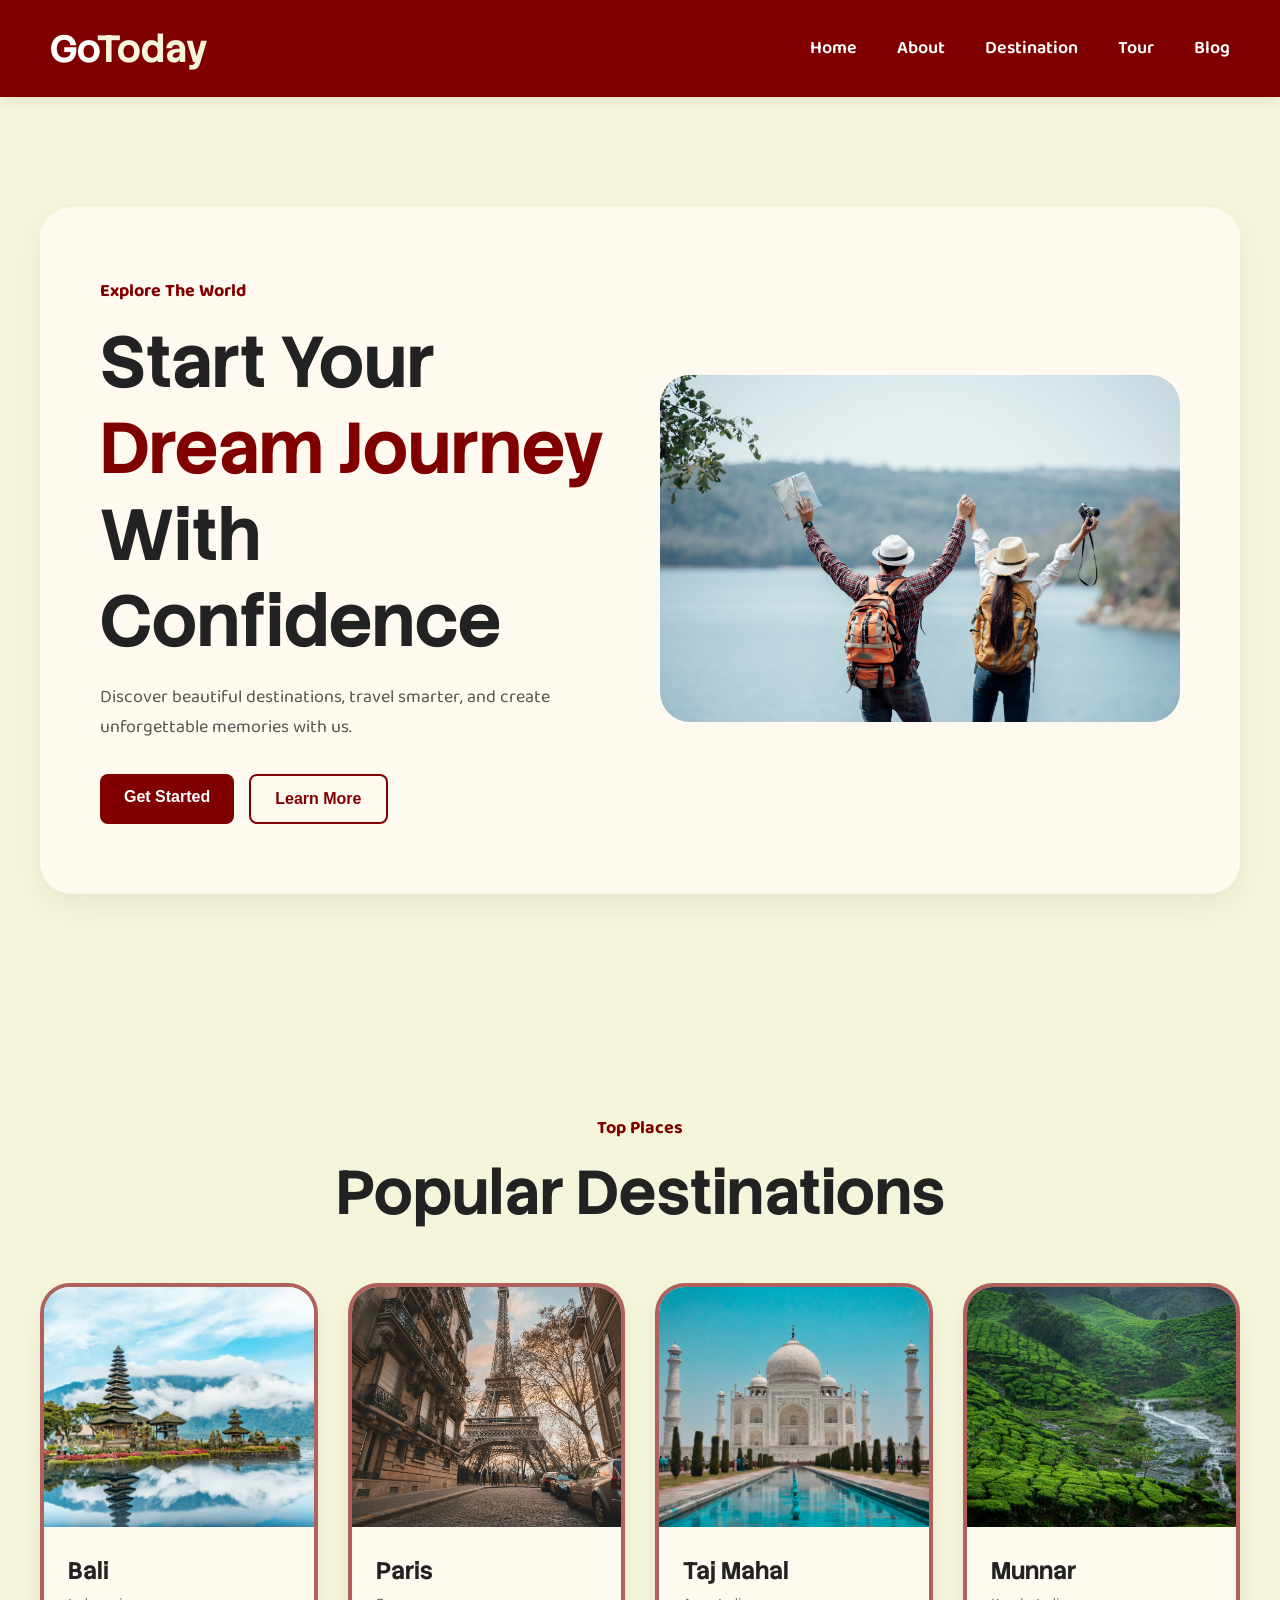
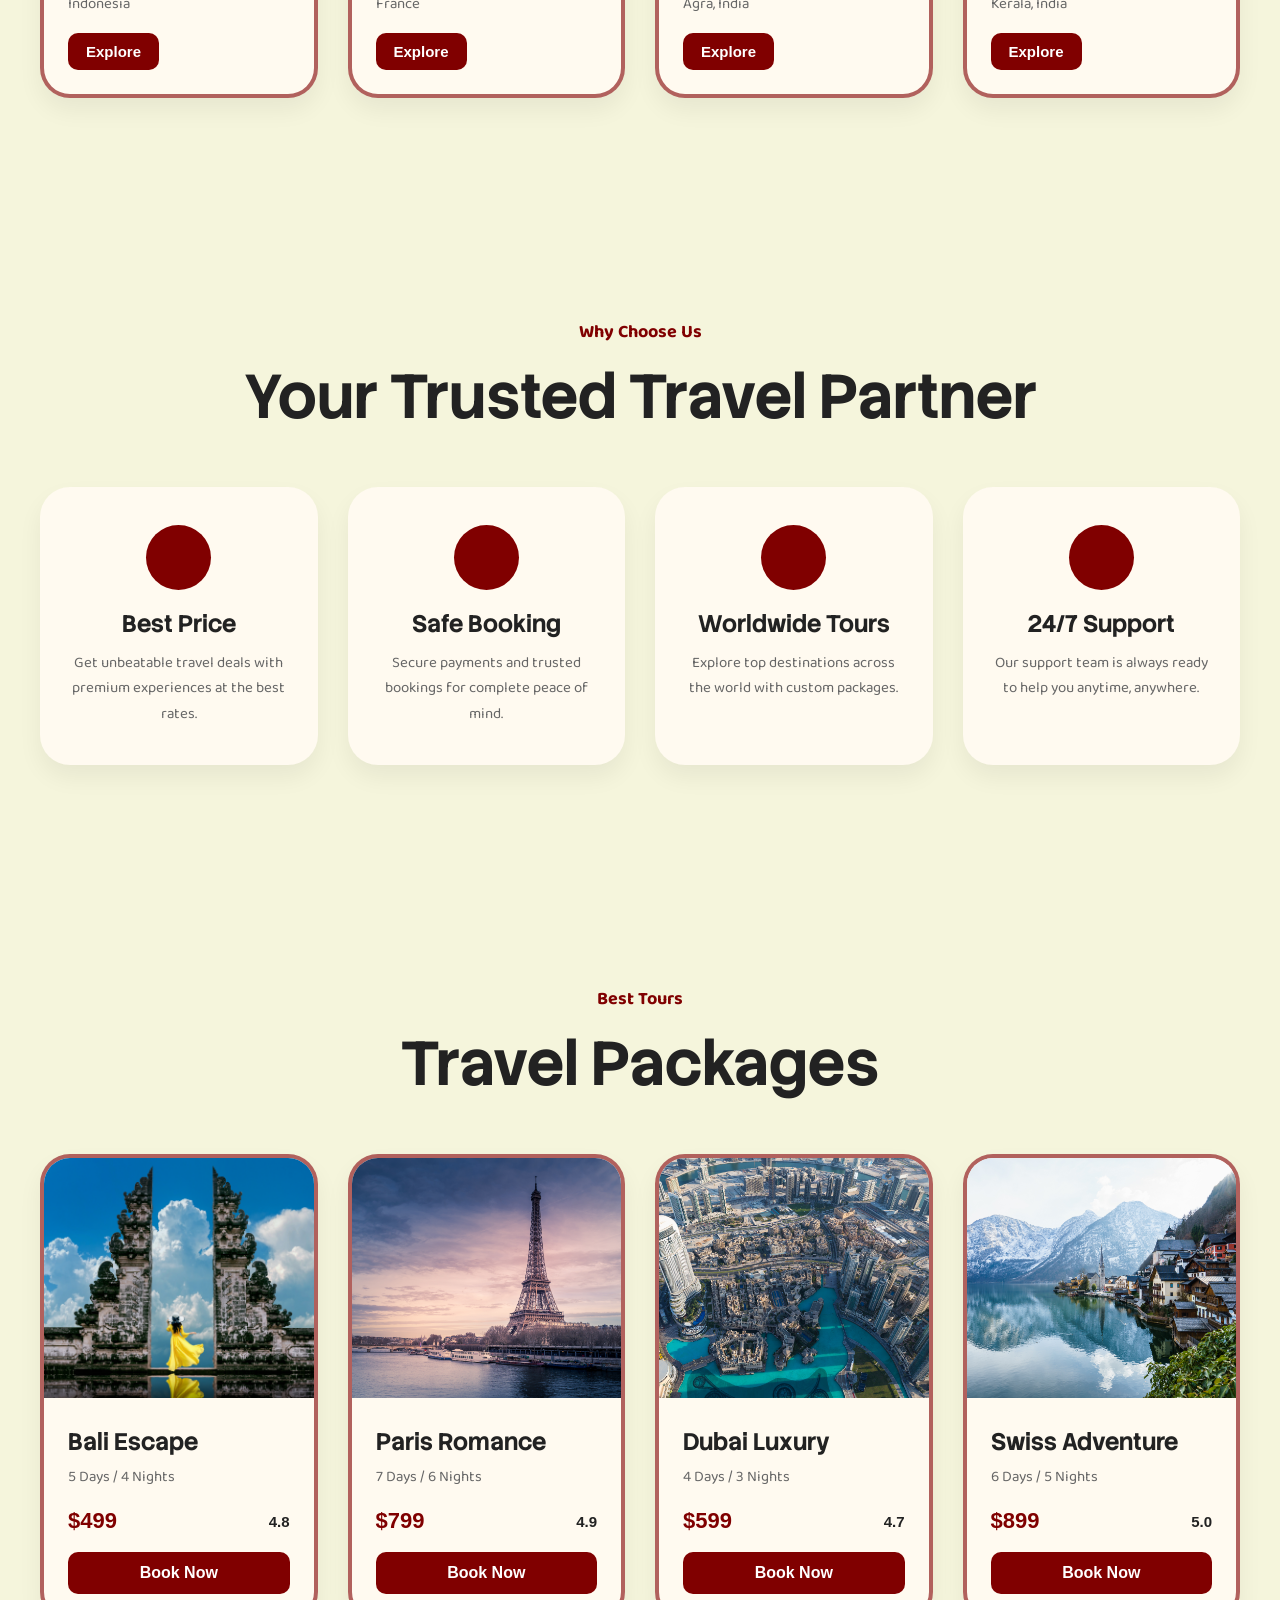
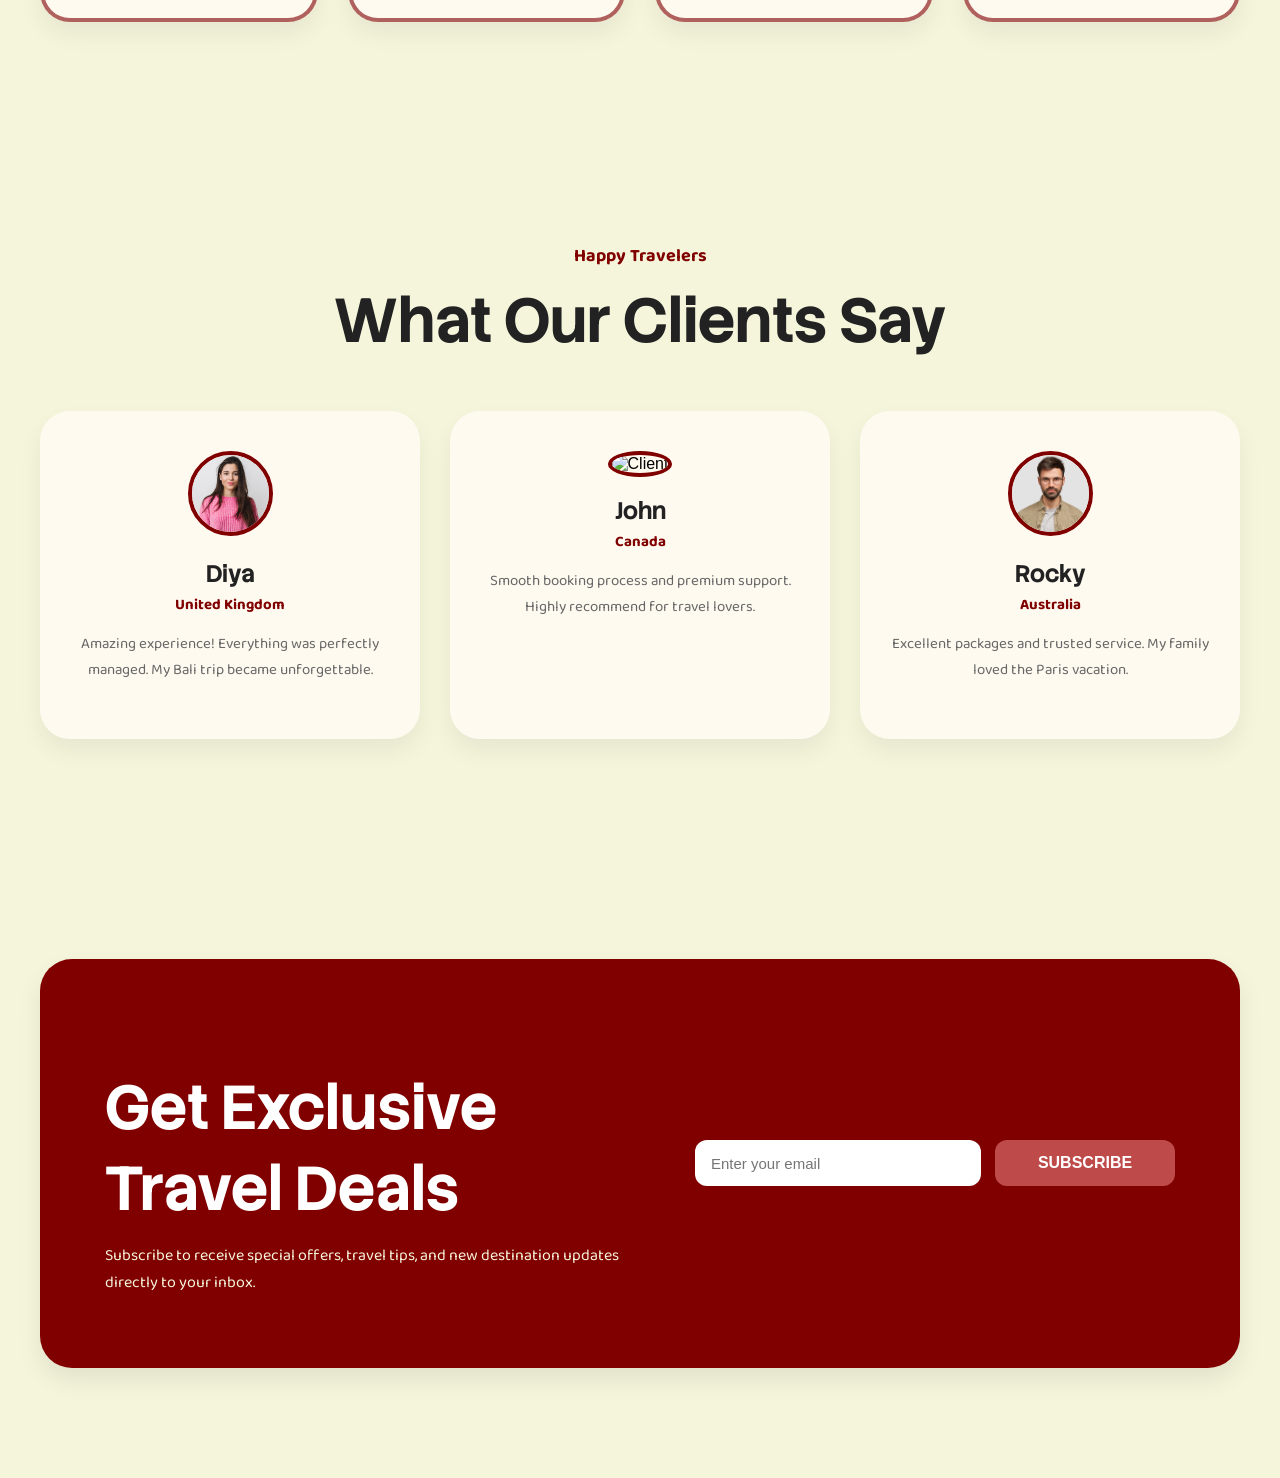
==== index.html @ 9427aadf "Added newsletter section" ====
<!DOCTYPE html>
<html lang="en">

<head>
    <link rel="stylesheet" href="/files/index.css">
    <meta charset="UTF-8">
    <meta name="viewport" content="width=device-width, initial-scale=1.0">
    <title>GoToday</title>
    <link rel="stylesheet" href="https://cdnjs.cloudflare.com/ajax/libs/font-awesome/7.0.1/css/all.min.css">
    <link rel="preconnect" href="https://fonts.googleapis.com">
    <link rel="preconnect" href="https://fonts.gstatic.com" crossorigin>
    <link
        href="https://fonts.googleapis.com/css2?family=Baloo+Bhaijaan+2:wght@400..800&family=Stack+Sans+Headline:wght@200..700&display=swap"
        rel="stylesheet">
</head>

<body>
    <!-- header  -->
    <header>
        <nav class="navbar">
            <div class="logo"><a href="#">Go<span>Today</span></a></div>

            <!-- Hidden Checkbox -->
            <input type="checkbox" id="menu-toggle">

            <!-- Hamburger -->
            <label for="menu-toggle" class="menu-btn">
                <span></span>
                <span></span>
                <span></span>
            </label>

            <!-- Menu -->
            <div class="nav-links">
                <a href="#">Home</a>
                <a href="#">About</a>
                <a href="#">Destination</a>
                <a href="#">Tour</a>
                <a href="#">Blog</a>
            </div>
        </nav>
    </header>

    <!-- Main -->
    <main>
        <!-- HERO SECTION -->
        <section class="hero">
            <div class="hero-container">
                <!-- Left Side -->
                <div class="hero-content">

                    <p class="hero-tagline">Explore The World</p>

                    <h1>
                        Start Your <span>Dream Journey</span>
                        With Confidence
                    </h1>

                    <p class="hero-text">
                        Discover beautiful destinations, travel smarter,
                        and create unforgettable memories with us.
                    </p>

                    <div class="hero-buttons">
                        <a href="#" class="btn-primary">Get Started</a>
                        <a href="#" class="btn-secondary">Learn More</a>
                    </div>
                </div>

                <!-- Right Side -->
                <div class="hero-image">
                    <img src="/Images/traveler.jpg" alt="Traveler">
                </div>
            </div>
        </section>

        <!-- POPULAR DESTINATION SECTION -->
        <section class="destinations">
            <div class="section-title">
                <p class="section-tag">Top Places</p>
                <h2>Popular Destinations</h2>
            </div>
            <div class="destination-container">
                <!-- Card 1 -->
                <div class="destination-card">
                    <img src="/Images/bali.jpg" alt="Bali">
                    <div class="destination-content">
                        <h3>Bali</h3>
                        <p>Indonesia</p>
                        <a href="#">Explore</a>
                    </div>
                </div>
                <!-- Card 2  -->
                <div class="destination-card">
                    <img src="/Images/paris.jpg" alt="Bali">
                    <div class="destination-content">
                        <h3>Paris</h3>
                        <p>France</p>
                        <a href="#">Explore</a>
                    </div>
                </div>
                <div class="destination-card">
                    <img src="/Images/tajmahal.jpg" alt="Bali">
                    <div class="destination-content">
                        <h3>Taj Mahal</h3>
                        <p>Agra, India</p>
                        <a href="#">Explore</a>
                    </div>
                </div>
                <div class="destination-card">
                    <img src="/Images/munnar.jpg" alt="Bali">
                    <div class="destination-content">
                        <h3>Munnar</h3>
                        <p>Kerala, India</p>
                        <a href="#">Explore</a>
                    </div>
                </div>
            </div>
        </section>

        <!-- WHY US SECTION  -->
        <section class="features">
            <div class="section-title">
                <p class="section-tag">Why Choose Us</p>
                <h2>Your Trusted Travel Partner</h2>
            </div>
            <div class="features-container">
                <!-- Card 1 -->
                <div class="feature-card">
                    <div class="feature-icon"><i class="fa-solid fa-sack-dollar"></i></div>
                    <h3>Best Price </h3>
                    <p>Get unbeatable travel deals with premium experiences at the best rates.</p>
                </div>

                <!-- Card 2 -->
                <div class="feature-card">
                    <div class="feature-icon"><i class="fa-solid fa-user-shield"></i></div>
                    <h3>Safe Booking</h3>
                    <p>Secure payments and trusted bookings for complete peace of mind.</p>
                </div>

                <!-- Card 3 -->
                <div class="feature-card">
                    <div class="feature-icon"><i class="fa-solid fa-globe"></i></div>
                    <h3>Worldwide Tours</h3>
                    <p>Explore top destinations across the world with custom packages.</p>
                </div>

                <!-- Card 4 -->
                <div class="feature-card">
                    <div class="feature-icon"><i class="fa-solid fa-headset"></i></div>
                    <h3>24/7 Support</h3>
                    <p>Our support team is always ready to help you anytime, anywhere.</p>
                </div>
            </div>
        </section>

        <!-- TRAVEL PACKAGE SECTION -->
        <section class="packages">
            <div class="section-title">
                <p class="section-tag">Best Tours</p>
                <h2>Travel Packages</h2>
            </div>

            <div class="packages-container">
                <!-- Card 1 -->
                <div class="package-card">
                    <img src="/Images/bali-package.jpg" alt="Bali Package">

                    <div class="package-content">
                        <h3>Bali Escape</h3>
                        <p>5 Days / 4 Nights</p>
                        <div class="package-info">
                            <span>$499</span>
                            <small><i style="color: #ffd700;" class="fa-solid fa-star"></i> 4.8</small>
                        </div>
                        <a href="#">Book Now</a>
                    </div>
                </div>

                <!-- Card 2 -->
                <div class="package-card">
                    <img src="/Images/paris-package.jpg" alt="Paris Package">

                    <div class="package-content">
                        <h3>Paris Romance</h3>
                        <p>7 Days / 6 Nights</p>
                        <div class="package-info">
                            <span>$799</span>
                            <small><i style="color: #ffd700;" class="fa-solid fa-star"></i> 4.9</small>
                        </div>
                        <a href="#">Book Now</a>
                    </div>
                </div>

                <!-- Card 3 -->
                <div class="package-card">
                    <img src="/Images/dubai-package.jpg" alt="Dubai Package">

                    <div class="package-content">
                        <h3>Dubai Luxury</h3>
                        <p>4 Days / 3 Nights</p>
                        <div class="package-info">
                            <span>$599</span>
                            <small><i style="color: #ffd700;" class="fa-solid fa-star"></i> 4.7</small>
                        </div>
                        <a href="#">Book Now</a>
                    </div>
                </div>

                <!-- Card 4 -->
                <div class="package-card">
                    <img src="/Images/switzerland.jpg" alt="Switzerland Package">

                    <div class="package-content">
                        <h3>Swiss Adventure</h3>
                        <p>6 Days / 5 Nights</p>
                        <div class="package-info">
                            <span>$899</span>
                            <small><i style="color: #ffd700;" class="fa-solid fa-star"></i> 5.0</small>
                        </div>
                        <a href="#">Book Now</a>
                    </div>
                </div>
            </div>
        </section>

        <!-- TESTIMONIAL SECTION -->
        <section class="testimonials">
            <div class="section-title">
                <p class="section-tag">Happy Travelers</p>
                <h2>What Our Clients Say</h2>
            </div>

            <div class="testimonials-container">
                <!-- Card 1 -->
                <div class="testimonial-card">
                    <img src="/Images/user2.jpg" alt="Client">
                    <h3>Diya</h3>
                    <span>United Kingdom</span>
                    <p>
                        Amazing experience! Everything was perfectly managed.
                        My Bali trip became unforgettable.
                    </p>
                    <div><i style="color: #ffd700;" class="fa-solid fa-star"></i><i style="color: #ffd700;"
                            class="fa-solid fa-star"></i><i style="color: #ffd700;" class="fa-solid fa-star"></i><i
                            style="color: #ffd700;" class="fa-solid fa-star"></i><i style="color: #ffd700;"
                            class="fa-solid fa-star"></i></div>

                </div>

                <!-- Card 2 -->
                <div class="testimonial-card">
                    <img src="/Images/user1.jpg" alt="Client">
                    <h3>John</h3>
                    <span>Canada</span>
                    <p>
                        Smooth booking process and premium support.
                        Highly recommend for travel lovers.
                    </p>
                    <div><i style="color: #ffd700;" class="fa-solid fa-star"></i><i style="color: #ffd700;"
                            class="fa-solid fa-star"></i><i style="color: #ffd700;" class="fa-solid fa-star"></i><i
                            style="color: #ffd700;" class="fa-solid fa-star"></i><i style="color: #ffd700;"
                            class="fa-solid fa-star"></i></div>
                </div>

                <!-- Card 3 -->
                <div class="testimonial-card">
                    <img src="/Images/user3.jpg" alt="Client">
                    <h3>Rocky</h3>
                    <span>Australia</span>
                    <p>
                        Excellent packages and trusted service.
                        My family loved the Paris vacation.
                    </p>
                    <div><i style="color: #ffd700;" class="fa-solid fa-star"></i><i style="color: #ffd700;"
                            class="fa-solid fa-star"></i><i style="color: #ffd700;" class="fa-solid fa-star"></i><i
                            style="color: #ffd700;" class="fa-solid fa-star"></i><i style="color: #ffd700;"
                            class="fa-solid fa-star"></i></div>
                </div>
            </div>
        </section>

        <!-- NEWSLETTER SECTION -->
        <section class="newsletter">
            <div class="newsletter-container">
                <div class="newsletter-content">
                    <p class="section-tag">Stay Updated</p>
                    <h2>Get Exclusive Travel Deals</h2>
                    <p class="newsletter-text">
                        Subscribe to receive special offers, travel tips,
                        and new destination updates directly to your inbox.
                    </p>
                </div>

                <form class="newsletter-form">
                    <input type="email" placeholder="Enter your email" required>
                    <button type="submit">SUBSCRIBE</button>
                </form>
            </div>
        </section>
    </main>
</body>

</html>
---- files/index.css ----
* {
    margin: 0;
    padding: 0;
    box-sizing: border-box;
}

body {
    background: #f5f5dc;
    font-family: Arial, sans-serif;
}

/* HEADER (Mobile First) */
header {
    width: 100%;
    background: #800000;
    box-shadow: 0 4px 12px rgba(0, 0, 0, 0.08);
    position: sticky;
    top: 0;
    z-index: 999;
}


.navbar {
    max-width: 1200px;
    margin: auto;
    padding: 16px 20px;
    display: flex;
    justify-content: space-between;
    align-items: center;
    position: relative;
}

.logo {
    font-size: 30px;
    font-weight: 700;
}

.logo a {
    text-decoration: none;
    color: #ffffff;
    font-family: "Stack Sans Headline", sans-serif;
    font-weight: 900;
}

.logo span {
    color: #f5f5dc;
}

#menu-toggle {
    display: none;
}

.menu-btn {
    display: flex;
    flex-direction: column;
    gap: 5px;
    cursor: pointer;
}

.menu-btn span {
    width: 28px;
    height: 3px;
    background: #ffffff;
    border-radius: 10px;
    transition: 0.3s ease;
}

.nav-links {
    position: absolute;
    top: 100%;
    left: 0;
    width: 100%;
    background: #800000;
    display: none;
    flex-direction: column;
    align-items: center;
    gap: 22px;
    padding: 25px 0;
    box-shadow: 0 10px 15px rgba(0, 0, 0, 0.08);
}

.nav-links a {
    text-decoration: none;
    color: #ffffff;
    font-size: 17px;
    font-weight: 600;
    font-family: "Baloo Bhaijaan 2", sans-serif;
    transition: 0.3s;
}

.nav-links a:hover {
    color: #FA7436;
}

#menu-toggle:checked~.nav-links {
    display: flex;
}

/* HERO SECTION */
.hero {
    width: 100%;
    padding: 25px 15px;
    background: #f5f5dc;
}

.hero-container {
    display: flex;
    flex-direction: column;
    gap: 40px;
    align-items: center;
    text-align: center;
    background: #fffaf0;
    padding: 35px 25px;
    border-radius: 28px;
    box-shadow: 0 12px 30px rgba(0, 0, 0, 0.06);
}

/* Left Content */
.hero-content {
    width: 100%;
}

.hero-tagline {
    color: #800000;
    font-size: 18px;
    font-weight: 700;
    margin-bottom: 12px;
    font-family: "Baloo Bhaijaan 2", sans-serif;
}

.hero-content h1 {
    font-size: 38px;
    line-height: 1.2;
    color: #222222;
    margin-bottom: 18px;
    font-family: "Stack Sans Headline", sans-serif;
}

.hero-content h1 span {
    color: #800000;
}

.hero-text {
    font-size: 16px;
    line-height: 1.7;
    color: #555555;
    margin-bottom: 28px;
    font-family: "Baloo Bhaijaan 2", sans-serif;
}

.hero-buttons {
    display: flex;
    flex-direction: column;
    gap: 15px;
}

.hero-buttons a {
    text-decoration: none;
    padding: 14px 24px;
    border-radius: 8px;
    font-size: 16px;
    font-weight: 700;
    transition: 0.3s;
}

.btn-primary {
    background: #800000;
    color: #ffffff;
}

.btn-primary:hover {
    background: #5e0000;
}

.btn-secondary {
    border: 2px solid #800000;
    color: #800000;
}

.btn-secondary:hover {
    background: #800000;
    color: #ffffff;
}

/* Right Content */
.hero-image {
    width: 100%;
}

.hero-image img {
    width: 100%;
    max-width: 340px;
    border-radius: 24px;
    object-fit: cover;
}

/* POPULAR DESTINATION SECTION */
.destinations {
    width: 100%;
    padding: 60px 15px;
    background: #f5f5dc;
}

.section-title {
    text-align: center;
    margin-bottom: 35px;
}

.section-tag {
    color: #800000;
    font-size: 18px;
    font-weight: 700;
    margin-bottom: 8px;
    font-family: "Baloo Bhaijaan 2", sans-serif;
}

.section-title h2 {
    font-size: 34px;
    color: #222222;
    font-family: "Stack Sans Headline", sans-serif;
}

.destination-container {
    display: grid;
    grid-template-columns: 1fr;
    gap: 22px;
}

.destination-card {
    background: #fffaf0;
    border: 4px solid #8000009c;
    border-radius: 26px;
    overflow: hidden;
    box-shadow: 0 12px 25px rgba(0, 0, 0, 0.06);
    transition: 0.3s ease;
}

.destination-card:hover {
    transform: translateY(-6px);
}

.destination-card img {
    width: 100%;
    height: 220px;
    object-fit: cover;
}

.destination-content {
    padding: 20px;
}

.destination-content h3 {
    font-size: 24px;
    color: #222;
    margin-bottom: 6px;
    font-family: "Stack Sans Headline", sans-serif;
}

.destination-content p {
    font-size: 15px;
    color: #666;
    margin-bottom: 16px;
    font-family: "Baloo Bhaijaan 2", sans-serif;
}

.destination-content p span {
    color: #ffd700;
}

.destination-content a {
    text-decoration: none;
    display: inline-block;
    background: #800000;
    color: #ffffff;
    padding: 10px 18px;
    border-radius: 10px;
    font-size: 15px;
    font-weight: 700;
    transition: 0.3s;
}

.destination-content a:hover {
    background: #5e0000;
}

/* WHY CHOOSE US SECTION  */
.features {
    width: 100%;
    padding: 60px 15px;
    background: #f5f5dc;
}

.features-container {
    display: grid;
    grid-template-columns: 1fr;
    gap: 22px;
}

.feature-card {
    background: #fffaf0;
    padding: 28px 22px;
    border-radius: 26px;
    text-align: center;
    box-shadow: 0 12px 25px rgba(0, 0, 0, 0.06);
    transition: 0.3s ease;
}

.feature-card:hover {
    transform: translateY(-6px);
}

.feature-icon {
    width: 65px;
    height: 65px;
    margin: auto;
    margin-bottom: 18px;
    border-radius: 50%;
    background: #800000;
    color: #ffffff;
    display: flex;
    align-items: center;
    justify-content: center;
    font-size: 28px;
}

.feature-card h3 {
    font-size: 24px;
    color: #222222;
    margin-bottom: 12px;
    font-family: "Stack Sans Headline", sans-serif;
}

.feature-card p {
    font-size: 15px;
    line-height: 1.7;
    color: #666666;
    font-family: "Baloo Bhaijaan 2", sans-serif;
}

/* TRAVEL PACKAGE SECTION */
.packages {
    width: 100%;
    padding: 60px 15px;
    background: #f5f5dc;
}

.packages-container {
    display: grid;
    grid-template-columns: 1fr;
    gap: 22px;
}

.package-card {
    background: #fffaf0;
    border: 4px solid #8000009c;
    border-radius: 26px;
    overflow: hidden;
    box-shadow: 0 12px 25px rgba(0, 0, 0, 0.06);
    transition: 0.3s ease;
}

.package-card:hover {
    transform: translateY(-6px);
}

.package-card img {
    width: 100%;
    height: 220px;
    object-fit: cover;
}

.package-content {
    padding: 22px;
}

.package-content h3 {
    font-size: 24px;
    color: #222222;
    margin-bottom: 8px;
    font-family: "Stack Sans Headline", sans-serif;
}

.package-content p {
    color: #666666;
    font-size: 15px;
    margin-bottom: 18px;
    font-family: "Baloo Bhaijaan 2", sans-serif;
}

.package-info {
    display: flex;
    justify-content: space-between;
    align-items: center;
    margin-bottom: 18px;
}

.package-info span {
    color: #800000;
    font-size: 22px;
    font-weight: 700;
}

.package-info small {
    color: #222222;
    font-size: 15px;
    font-weight: 700;
}

.package-content a {
    display: block;
    text-align: center;
    text-decoration: none;
    background: #800000;
    color: #ffffff;
    padding: 12px;
    border-radius: 10px;
    font-weight: 700;
    transition: 0.3s;
}

.package-content a:hover {
    background: #5e0000;
}

/* TESTIMONIAL SECTION  */
.testimonials {
    width: 100%;
    padding: 60px 15px;
    background: #f5f5dc;
}

.testimonials-container {
    display: grid;
    grid-template-columns: 1fr;
    gap: 22px;
}

.testimonial-card {
    background: #fffaf0;
    padding: 28px 22px;
    border-radius: 26px;
    text-align: center;
    box-shadow: 0 12px 25px rgba(0, 0, 0, 0.06);
    transition: 0.3s ease;
}

.testimonial-card:hover {
    transform: translateY(-6px);
}

.testimonial-card img {
    width: 85px;
    height: 85px;
    border-radius: 50%;
    object-fit: cover;
    margin-bottom: 18px;
    border: 4px solid #800000;
}

.testimonial-card h3 {
    font-size: 24px;
    color: #222222;
    margin-bottom: 4px;
    font-family: "Stack Sans Headline", sans-serif;
}

.testimonial-card span {
    color: #800000;
    font-size: 15px;
    font-weight: 700;
    display: block;
    margin-bottom: 14px;
    font-family: "Baloo Bhaijaan 2", sans-serif;
}

.testimonial-card p {
    color: #666666;
    font-size: 15px;
    line-height: 1.7;
    margin-bottom: 16px;
    font-family: "Baloo Bhaijaan 2", sans-serif;
}

/* NEWSLETTER SECTION */
.newsletter {
    width: 100%;
    padding: 60px 15px;
    background: #f5f5dc;
}

.newsletter-container {
    background: #800000;
    color: #ffffff;
    padding: 35px 22px;
    border-radius: 28px;
    box-shadow: 0 12px 25px rgba(0, 0, 0, 0.08);
    text-align: center;
}

.newsletter-content h2 {
    font-size: 34px;
    margin-bottom: 14px;
    font-family: "Stack Sans Headline", sans-serif;
}

.newsletter-text {
    font-size: 15px;
    line-height: 1.7;
    color: #f5f5dc;
    margin-bottom: 24px;
    font-family: "Baloo Bhaijaan 2", sans-serif;
}

.newsletter-form {
    display: flex;
    flex-direction: column;
    gap: 14px;
}

.newsletter-form input {
    width: 100%;
    padding: 14px 16px;
    border: none;
    border-radius: 12px;
    outline: none;
    font-size: 15px;
}

.newsletter-form button {
    border: none;
    background: #e679799c;
    color: #ffffff;
    padding: 14px;
    border-radius: 12px;
    font-size: 16px;
    font-weight: 700;
    cursor: pointer;
    transition: 0.3s;
}

.newsletter-form button:hover {
    background: #e66120;
}

/* TABLET VIEW */
@media (min-width:768px) {

    /* HEADER */
    .navbar {
        padding: 18px 35px;
    }

    .logo {
        font-size: 34px;
    }

    .nav-links a {
        font-size: 18px;
    }

    /* HERO SECTION */
    .hero {
        padding: 70px 35px;
    }

    .hero-container {
        padding: 50px 40px;
    }

    .hero-content h1 {
        font-size: 52px;
    }

    .hero-text {
        font-size: 18px;
        max-width: 600px;
        margin: auto auto 30px;
    }

    .hero-buttons {
        flex-direction: row;
        justify-content: center;
    }

    .hero-image img {
        max-width: 430px;
    }

    /* POPULAR DESTINATION SECTION */
    .destinations {
        padding: 75px 35px;
    }

    .section-title h2 {
        font-size: 44px;
    }

    .destination-container {
        grid-template-columns: repeat(2, 1fr);
        gap: 24px;
    }

    .destination-card img {
        height: 240px;
    }

    .destination-content {
        padding: 24px;
    }

    /* WHY US SECTION */
    .features {
        padding: 75px 35px;
    }

    .features-container {
        grid-template-columns: repeat(2, 1fr);
        gap: 24px;
    }

    .feature-card {
        padding: 32px 26px;
    }

    .section-title h2 {
        font-size: 44px;
    }

    /* PACKAGE SECTION */
    .packages {
        padding: 75px 35px;
    }

    .packages-container {
        grid-template-columns: repeat(2, 1fr);
        gap: 24px;
    }

    .package-card img {
        height: 240px;
    }

    .package-content {
        padding: 24px;
    }

    .section-title h2 {
        font-size: 44px;
    }

    /* TESTIMONIALS SECTION */
    .testimonials {
        padding: 75px 35px;
    }

    .testimonials-container {
        grid-template-columns: repeat(2, 1fr);
        gap: 24px;
    }

    .testimonial-card {
        padding: 32px 26px;
    }

    .section-title h2 {
        font-size: 44px;
    }

    /* NEWSLETTER SECTION */
    .newsletter {
        padding: 75px 35px;
    }

    .newsletter-container {
        padding: 50px 40px;
    }

    .newsletter-content h2 {
        font-size: 44px;
    }

    .newsletter-text {
        max-width: 620px;
        margin: 0 auto 28px;
        font-size: 16px;
    }

    .newsletter-form {
        flex-direction: row;
        max-width: 620px;
        margin: auto;
    }

    .newsletter-form input {
        flex: 1;
    }

    .newsletter-form button {
        width: 180px;
    }

}

/* LAPTOP VIEW*/
@media (min-width:1024px) {

    /* HEADER */
    .menu-btn {
        display: none;
    }

    .nav-links {
        position: static;
        width: auto;
        background: none;
        display: flex;
        flex-direction: row;
        gap: 32px;
        padding: 0;
        box-shadow: none;
    }

    .navbar {
        padding: 22px 40px;
    }

    .logo {
        font-size: 36px;
    }

    /* HERO SECTION */
    .hero {
        padding: 90px 40px;
    }

    .hero-container {
        max-width: 1200px;
        margin: auto;
        padding: 60px 50px;
        flex-direction: row;
        justify-content: space-between;
        text-align: left;
    }

    .hero-content {
        flex: 1;
    }

    .hero-content h1 {
        font-size: 62px;
    }

    .hero-text {
        margin: 0 0 30px;
        max-width: 520px;
    }

    .hero-buttons {
        justify-content: flex-start;
    }

    .hero-image {
        flex: 1;
        text-align: right;
    }

    .hero-image img {
        max-width: 500px;
        border-radius: 28px;
    }

    /* POPULAR DESTINATION SECTION */
    .destinations {
        padding: 90px 40px;
    }

    .destination-container {
        max-width: 1200px;
        margin: auto;
        grid-template-columns: repeat(4, 1fr);
        gap: 26px;
    }

    .section-title {
        margin-bottom: 50px;
    }

    .section-title h2 {
        font-size: 54px;
    }

    .destination-card img {
        height: 220px;
    }

    /* WHY US SECTION */
    .features {
        padding: 90px 40px;
    }

    .features-container {
        max-width: 1200px;
        margin: auto;
        grid-template-columns: repeat(4, 1fr);
        gap: 26px;
    }

    .feature-card {
        padding: 35px 24px;
    }

    .section-title {
        margin-bottom: 50px;
    }

    .section-title h2 {
        font-size: 54px;
    }

    /* PACKAGE SECTION */
    .packages {
        padding: 90px 40px;
    }

    .packages-container {
        max-width: 1200px;
        margin: auto;
        grid-template-columns: repeat(4, 1fr);
        gap: 26px;
    }

    .package-card img {
        height: 220px;
    }

    .section-title {
        margin-bottom: 50px;
    }

    .section-title h2 {
        font-size: 54px;
    }

    /* TESTIMONIALS SECTION */
    .testimonials {
        padding: 90px 40px;
    }

    .testimonials-container {
        max-width: 1200px;
        margin: auto;
        grid-template-columns: repeat(3, 1fr);
        gap: 26px;
    }

    .testimonial-card {
        padding: 35px 28px;
    }

    .section-title {
        margin-bottom: 50px;
    }

    .section-title h2 {
        font-size: 54px;
    }

    /* NEWSLETTER SECTION */
    .newsletter {
        padding: 90px 40px;
    }

    .newsletter-container {
        max-width: 1200px;
        margin: auto;
        padding: 60px 55px;
        display: flex;
        justify-content: space-between;
        align-items: center;
        gap: 40px;
        text-align: left;
    }

    .newsletter-content {
        flex: 1;
    }

    .newsletter-content h2 {
        font-size: 54px;
    }

    .newsletter-text {
        margin: 0;
        max-width: 520px;
    }

    .newsletter-form {
        flex: 1;
        max-width: 480px;
        margin: 0;
    }
}

/* LARGE DESKTOP */
@media (min-width:1280px) {

    /* HEADER */
    .navbar {
        padding: 24px 10px;
    }

    .nav-links {
        gap: 40px;
    }

    .nav-links a {
        font-size: 18px;
    }

    .logo {
        font-size: 38px;
    }

    /* HERO SECTION */
    .hero {
        padding: 110px 20px;
    }

    .hero-container {
        padding: 70px 60px;
        border-radius: 32px;
    }

    .hero-content h1 {
        font-size: 72px;
    }

    .hero-image img {
        max-width: 560px;
        border-radius: 30px;
    }

    /* POPULAR DESTINATION SECTION */
    .destinations {
        padding: 110px 20px;
    }

    .destination-container {
        gap: 30px;
    }

    .section-title h2 {
        font-size: 62px;
    }

    .destination-card {
        border-radius: 30px;
    }

    .destination-card img {
        height: 240px;
    }

    /* WHY US SECTION */
    .features {
        padding: 110px 20px;
    }

    .features-container {
        gap: 30px;
    }

    .feature-card {
        border-radius: 30px;
        padding: 38px 28px;
    }

    .section-title h2 {
        font-size: 62px;
    }

    /* PACKAGE SECTION */
    .packages {
        padding: 110px 20px;
    }

    .packages-container {
        gap: 30px;
    }

    .package-card {
        border-radius: 30px;
    }

    .package-card img {
        height: 240px;
    }

    .section-title h2 {
        font-size: 62px;
    }

    /* TESTIMONIAL SECTION */
    .testimonials {
        padding: 110px 20px;
    }

    .testimonials-container {
        gap: 30px;
    }

    .testimonial-card {
        border-radius: 30px;
        padding: 40px 30px;
    }

    .section-title h2 {
        font-size: 62px;
    }

    /* NEWSLETTER SECTION */
    .newsletter {
        padding: 110px 20px;
    }

    .newsletter-container {
        padding: 70px 65px;
        border-radius: 32px;
    }

    .newsletter-content h2 {
        font-size: 62px;
    }
}
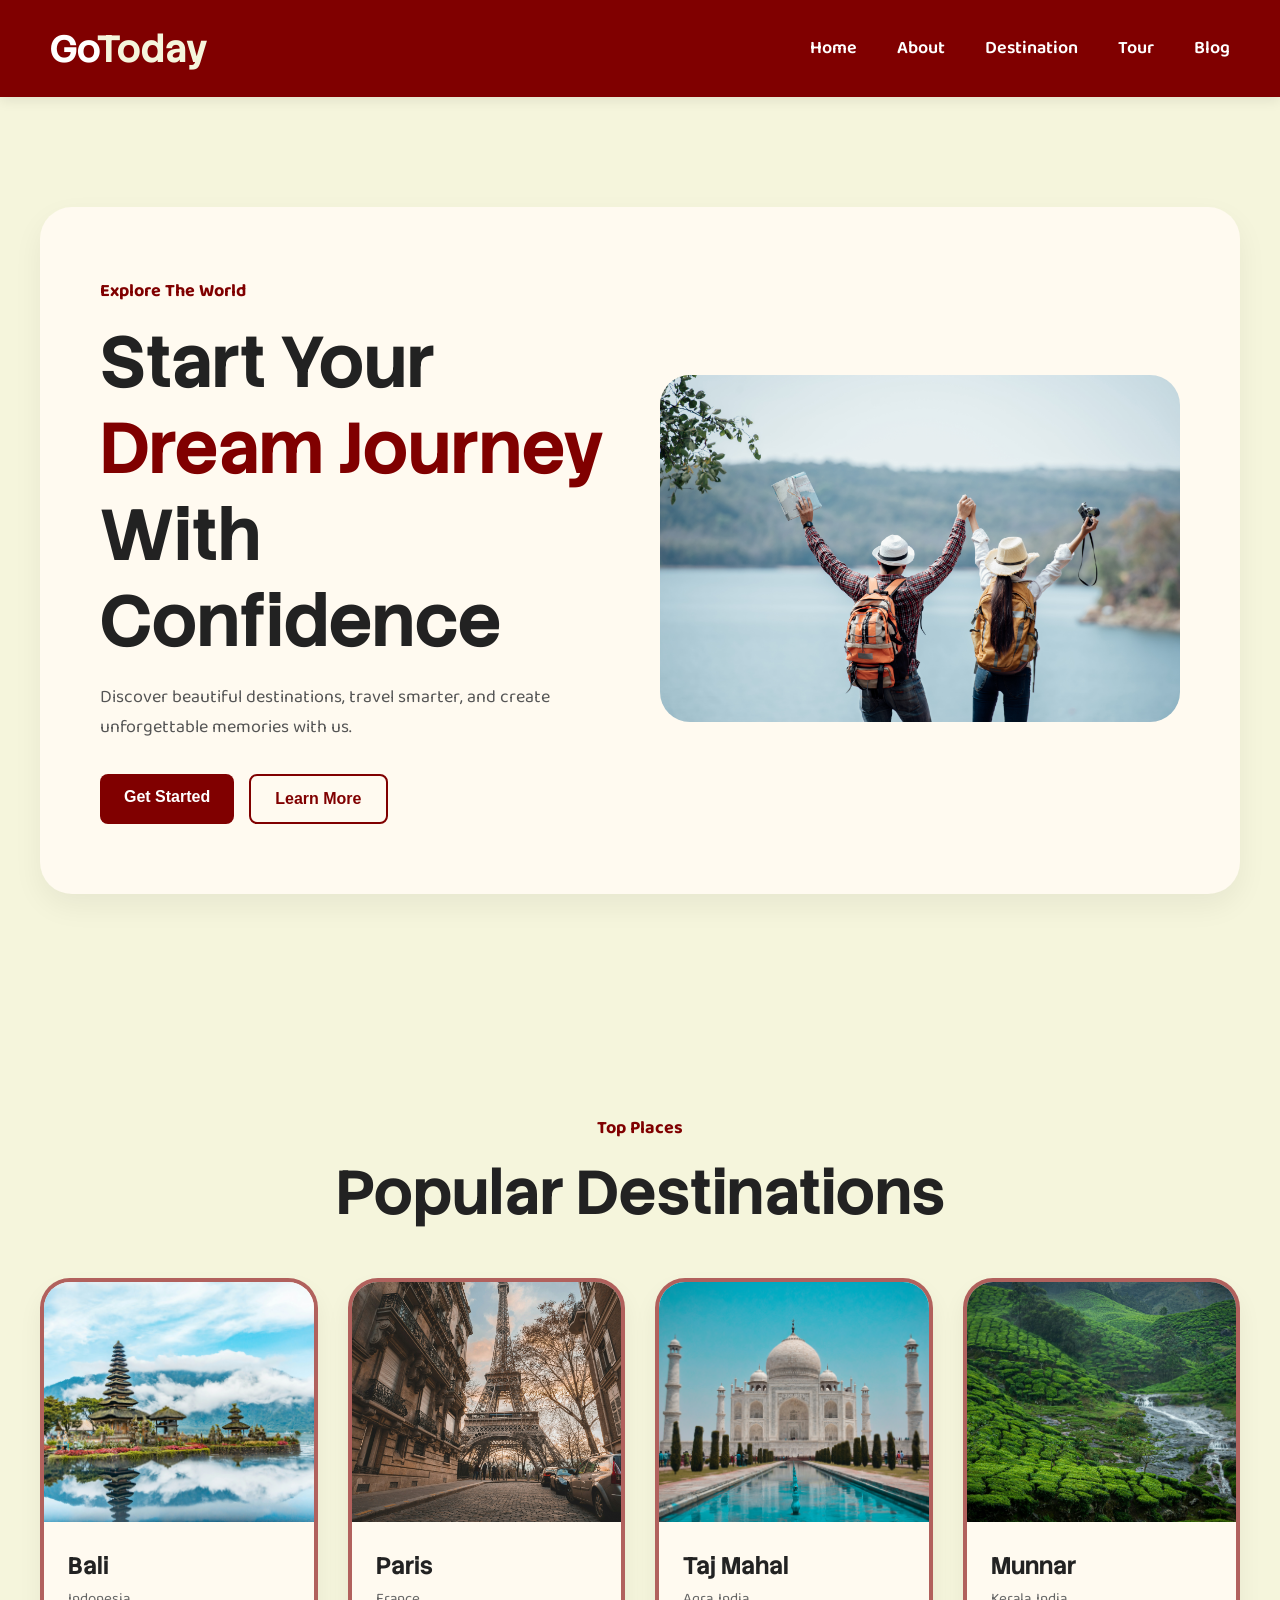
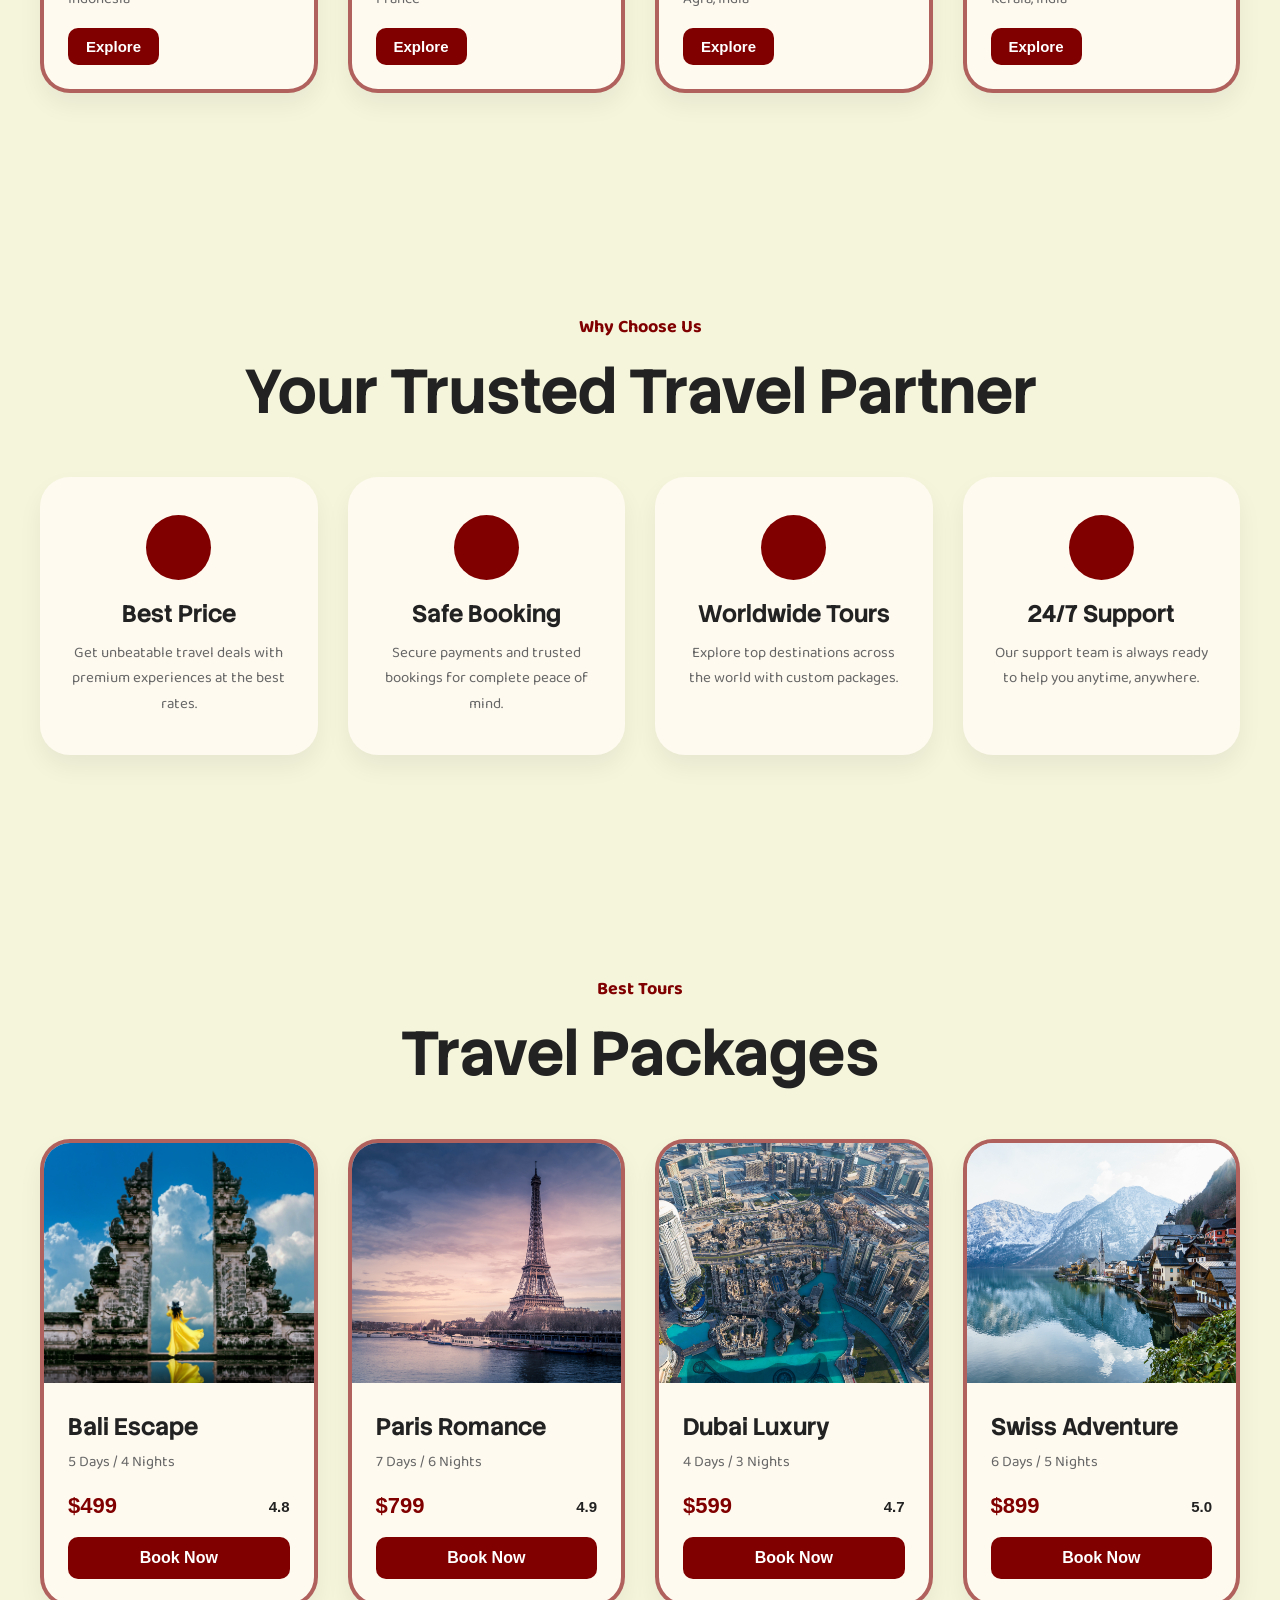
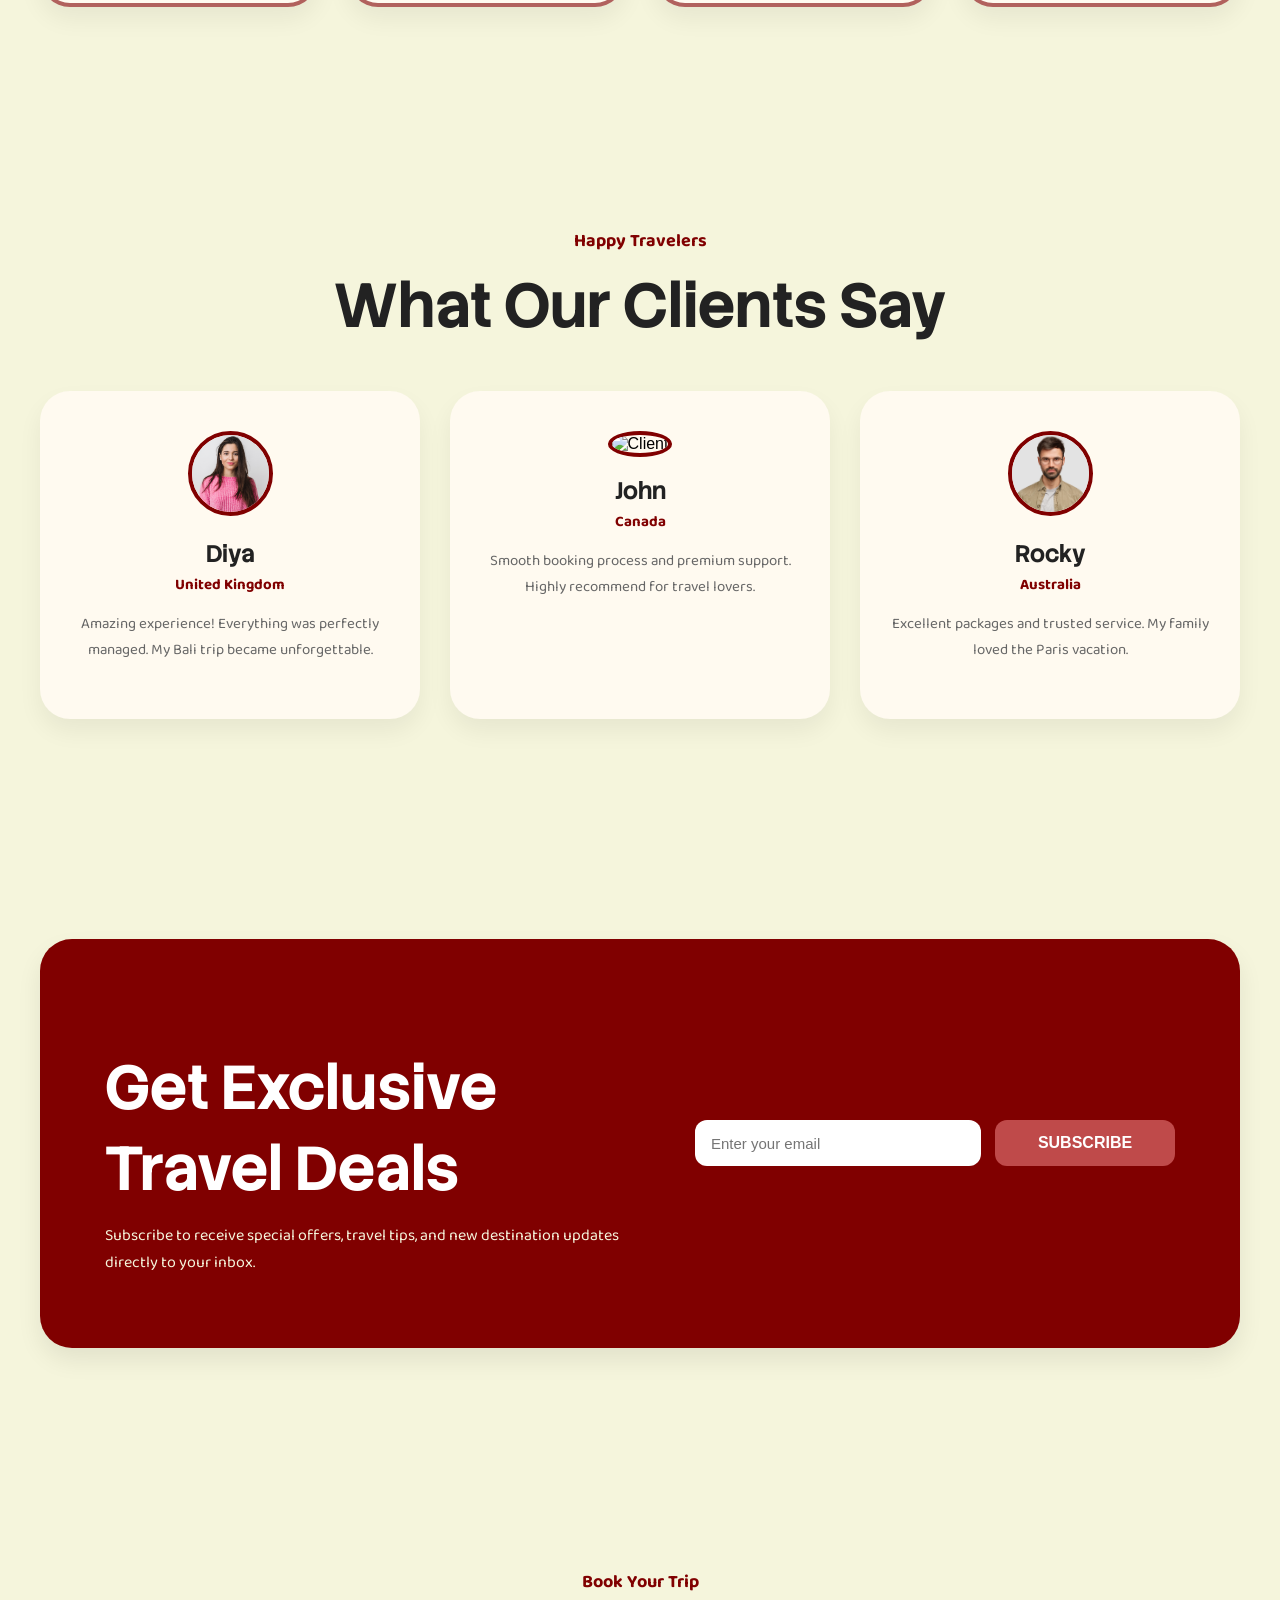
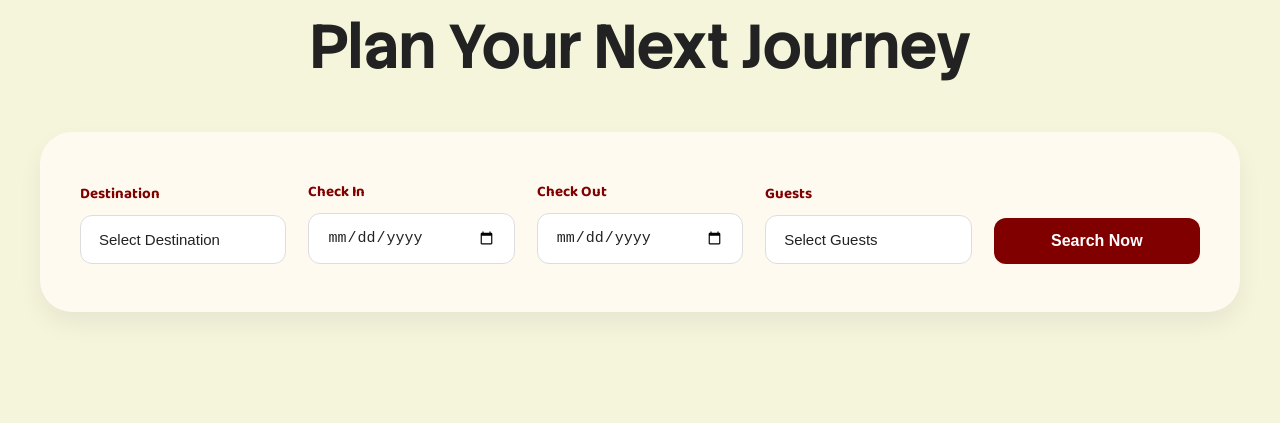
==== commit f3e86561: "Created booking section" ====
--- a/index.html
+++ b/index.html
@@ -299,6 +299,62 @@
                 </form>
             </div>
         </section>
+
+        <!-- CHOOSE LOCATION SECTION -->
+        <section class="booking">
+            <div class="booking-container">
+                <div class="section-title">
+                    <p class="section-tag">Book Your Trip</p>
+                    <h2>Plan Your Next Journey</h2>
+                </div>
+
+                <div class="booking-box">
+                    <!-- Destination -->
+                    <div class="booking-item">
+                        <label>Destination</label>
+                        <select>
+                            <option selected disabled>Select Destination</option>
+                            <option>Bali</option>
+                            <option>Paris</option>
+                            <option>Dubai</option>
+                            <option>Maldives</option>
+                            <option>Switzerland</option>
+                            <option>Tokyo</option>
+                        </select>
+                    </div>
+
+                    <!-- Check In -->
+                    <div class="booking-item">
+                        <label>Check In</label>
+                        <input type="date">
+                    </div>
+
+                    <!-- Check Out -->
+                    <div class="booking-item">
+                        <label>Check Out</label>
+                        <input type="date">
+                    </div>
+
+                    <!-- Guests -->
+                    <div class="booking-item">
+                        <label>Guests</label>
+
+                        <select>
+                            <option selected disabled>Select Guests</option>
+                            <option>1 Person</option>
+                            <option>2 People</option>
+                            <option>3 People</option>
+                            <option>4+ People</option>
+                        </select>
+                    </div>
+
+                    <!-- Button -->
+                    <div class="booking-btn-wrap">
+                        <a href="#" class="booking-btn">Search Now</a>
+                    </div>
+                </div>
+            </div>
+        </section>
     </main>
 </body>
 
--- a/files/index.css
+++ b/files/index.css
@@ -542,6 +542,76 @@
     background: #e66120;
 }
 
+/* CHOOSE LOCATION SECTION */
+.booking {
+    width: 100%;
+    padding: 60px 15px;
+    background: #f5f5dc;
+}
+
+.booking-container {
+    max-width: 1200px;
+    margin: auto;
+}
+
+.booking-box {
+    background: #fffaf0;
+    padding: 28px 22px;
+    border-radius: 28px;
+    box-shadow: 0 12px 25px rgba(0, 0, 0, 0.06);
+
+    display: flex;
+    flex-direction: column;
+    gap: 18px;
+}
+
+.booking-item {
+    display: flex;
+    flex-direction: column;
+    gap: 8px;
+}
+
+.booking-item label {
+    color: #800000;
+    font-size: 15px;
+    font-weight: 700;
+    font-family: "Baloo Bhaijaan 2", sans-serif;
+}
+
+.booking-item input,
+.booking-item select {
+    width: 100%;
+    padding: 14px 16px;
+    border: 1px solid #ddd;
+    border-radius: 12px;
+    background: #ffffff;
+    outline: none;
+    font-size: 15px;
+    color: #222222;
+    appearance: none;
+}
+
+.booking-item input:focus,
+.booking-item select:focus {
+    border-color: #800000;
+}
+
+.booking-btn {
+    display: block;
+    text-align: center;
+    text-decoration: none;
+    background: #800000;
+    color: #ffffff;
+    padding: 14px;
+    border-radius: 12px;
+    font-weight: 700;
+    transition: 0.3s;
+}
+
+.booking-btn:hover {
+    background: #5e0000;
+}
+
 /* TABLET VIEW */
 @media (min-width:768px) {
 
@@ -697,6 +767,25 @@
 
     .newsletter-form button {
         width: 180px;
+    }
+
+    /* CHOOSE LOCATION SECTION */
+    .booking {
+        padding: 75px 35px;
+    }
+
+    .booking-box {
+        padding: 38px 30px;
+        gap: 20px;
+    }
+
+    .section-title h2 {
+        font-size: 44px;
+    }
+
+    .booking-item input,
+    .booking-item select {
+        padding: 15px 18px;
     }
 
 }
@@ -899,6 +988,27 @@
         max-width: 480px;
         margin: 0;
     }
+
+    /* CHOOSE SECTION */
+    .booking {
+        padding: 90px 40px;
+    }
+
+    .booking-box {
+        display: grid;
+        grid-template-columns: repeat(5, 1fr);
+        align-items: end;
+        gap: 18px;
+        padding: 42px 35px;
+    }
+
+    .section-title {
+        margin-bottom: 45px;
+    }
+
+    .section-title h2 {
+        font-size: 54px;
+    }
 }
 
 /* LARGE DESKTOP */
@@ -1031,4 +1141,19 @@
     .newsletter-content h2 {
         font-size: 62px;
     }
+
+    /* CHOOSE SECTION */
+    .booking {
+        padding: 110px 20px;
+    }
+
+    .booking-box {
+        padding: 48px 40px;
+        gap: 22px;
+        border-radius: 32px;
+    }
+
+    .section-title h2 {
+        font-size: 62px;
+    }
 }
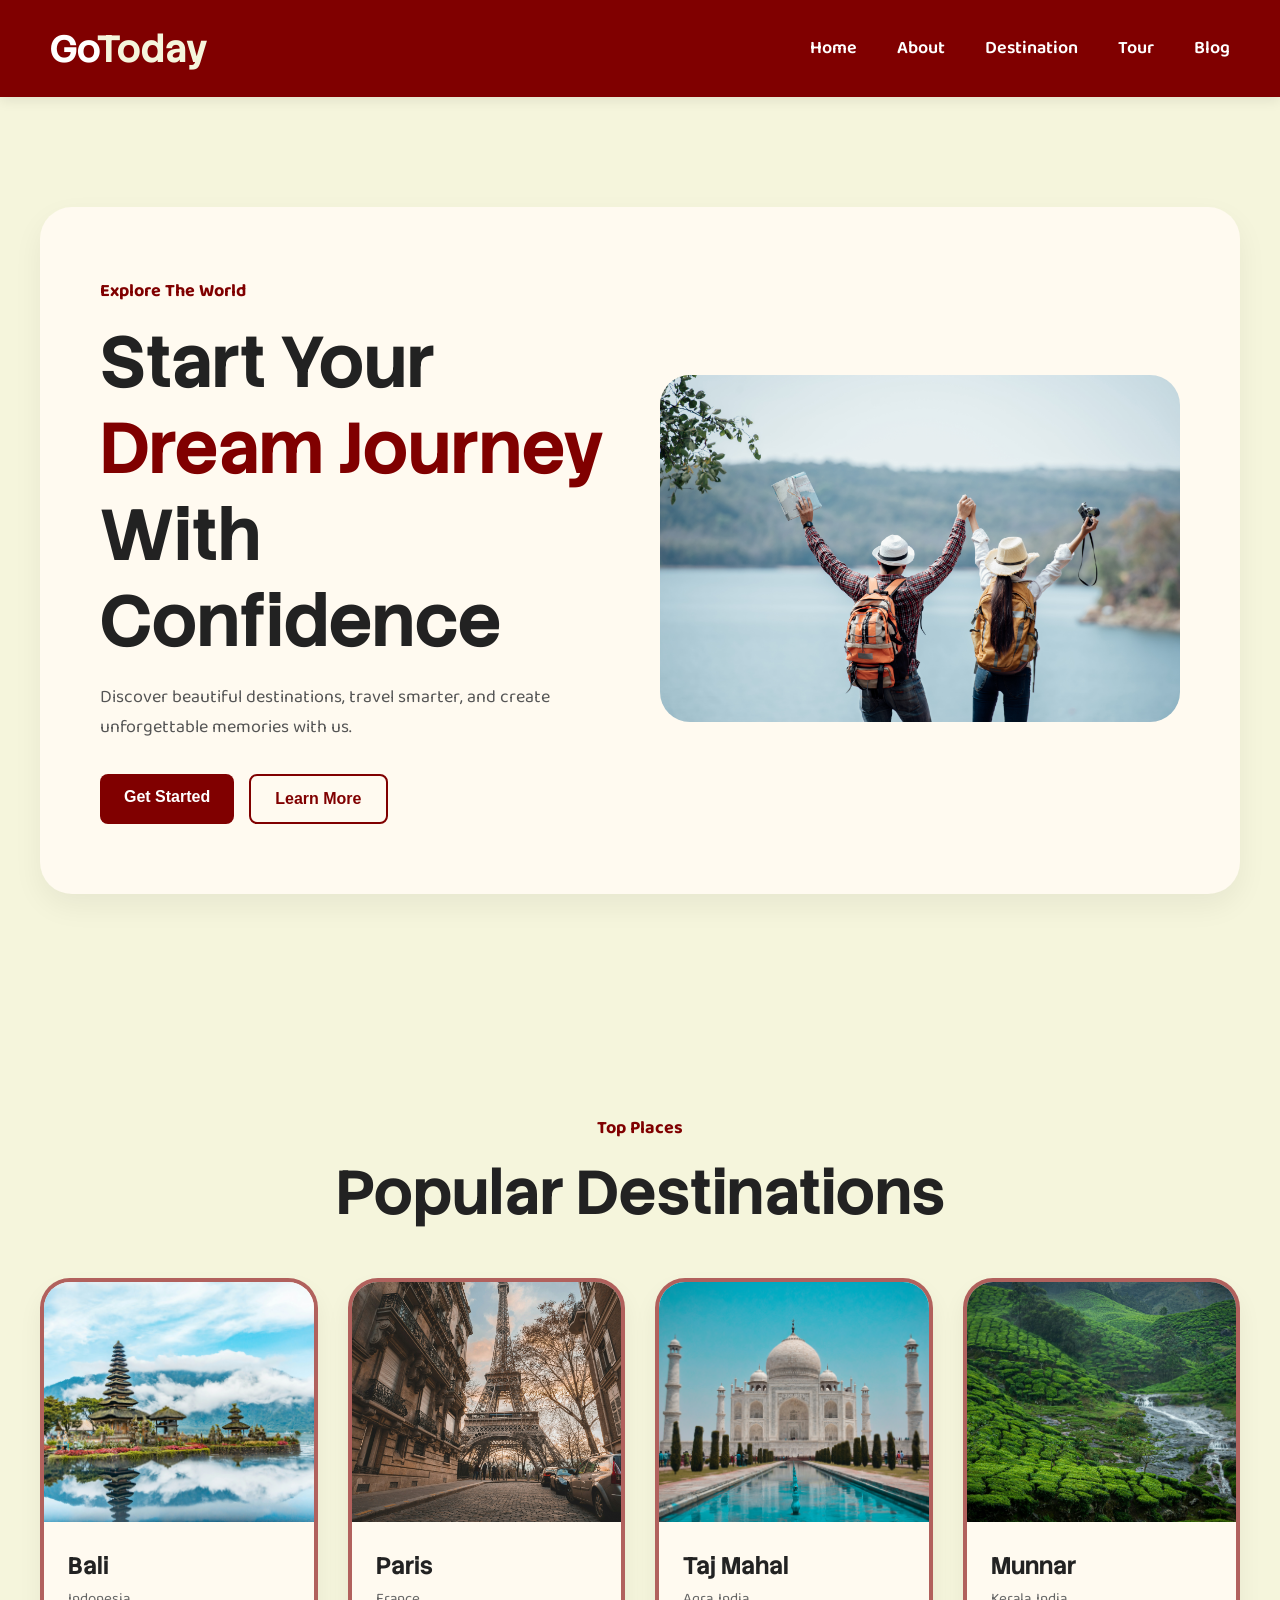
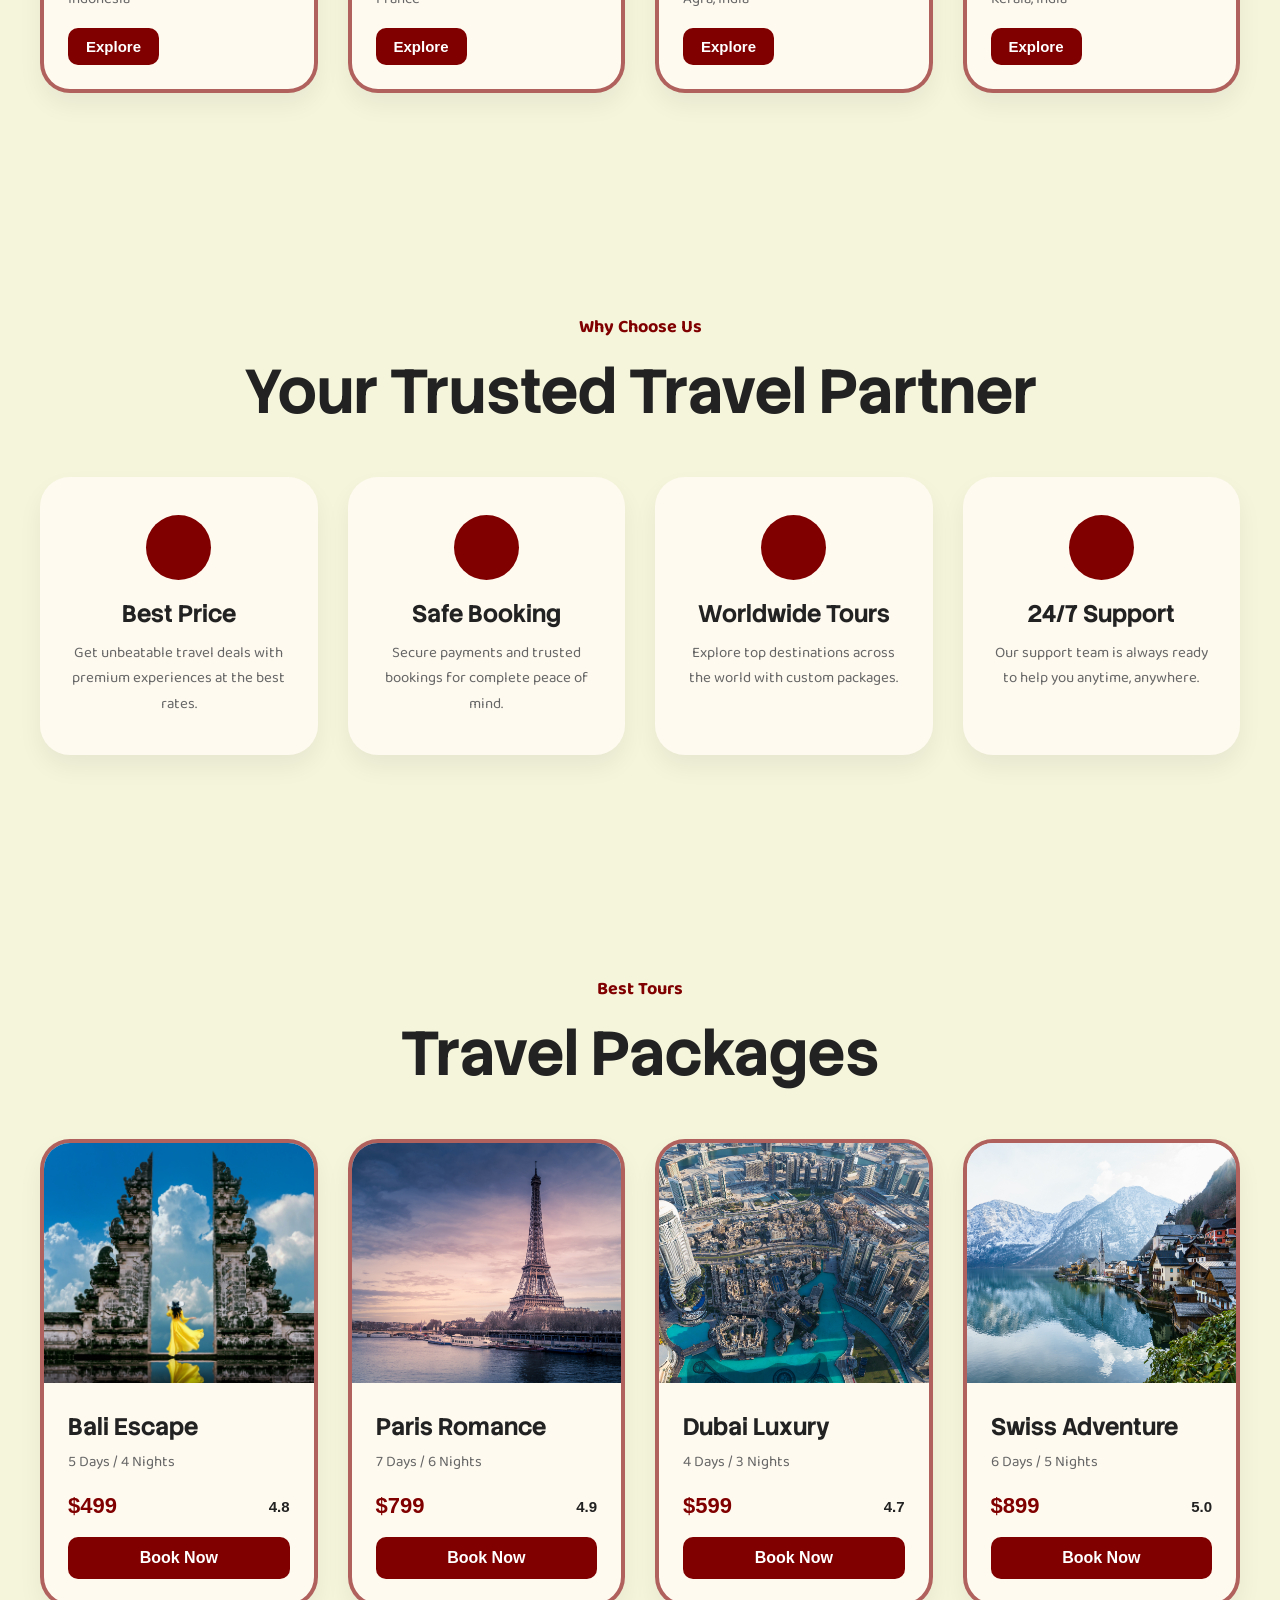
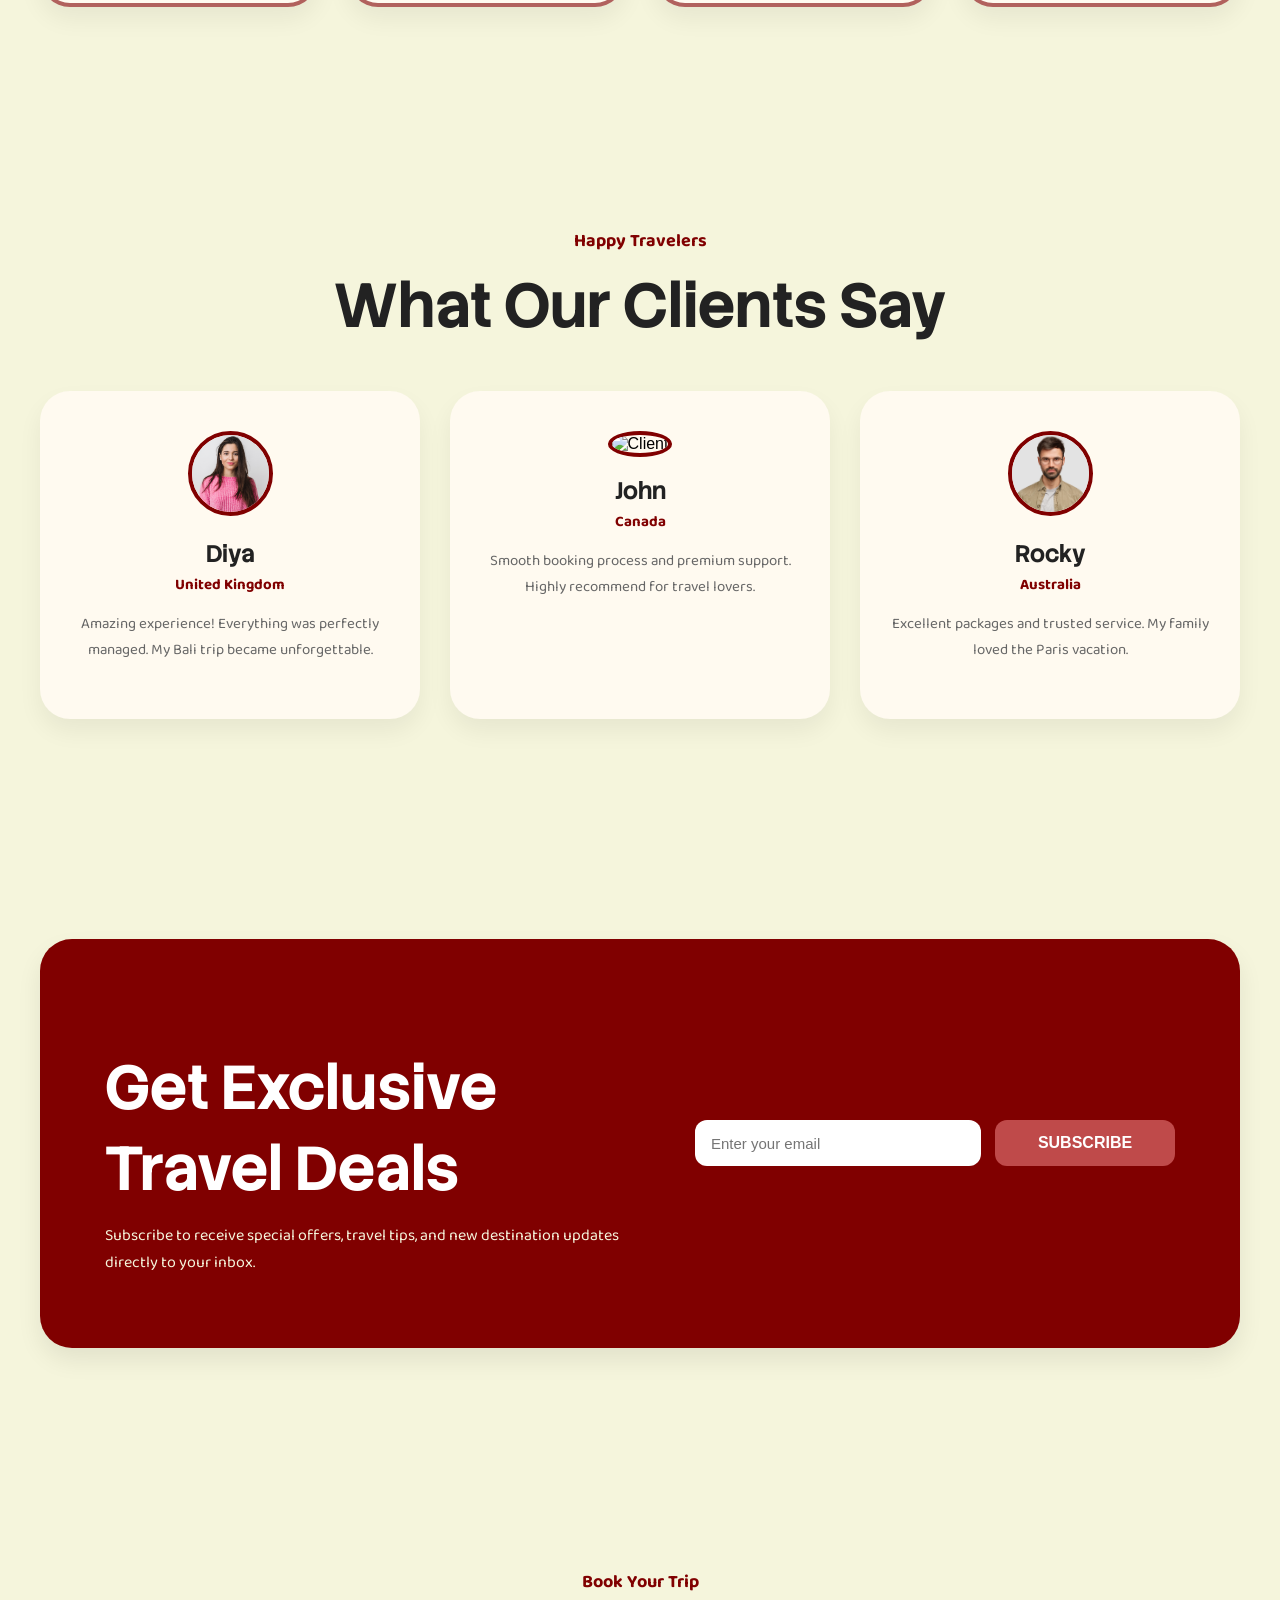
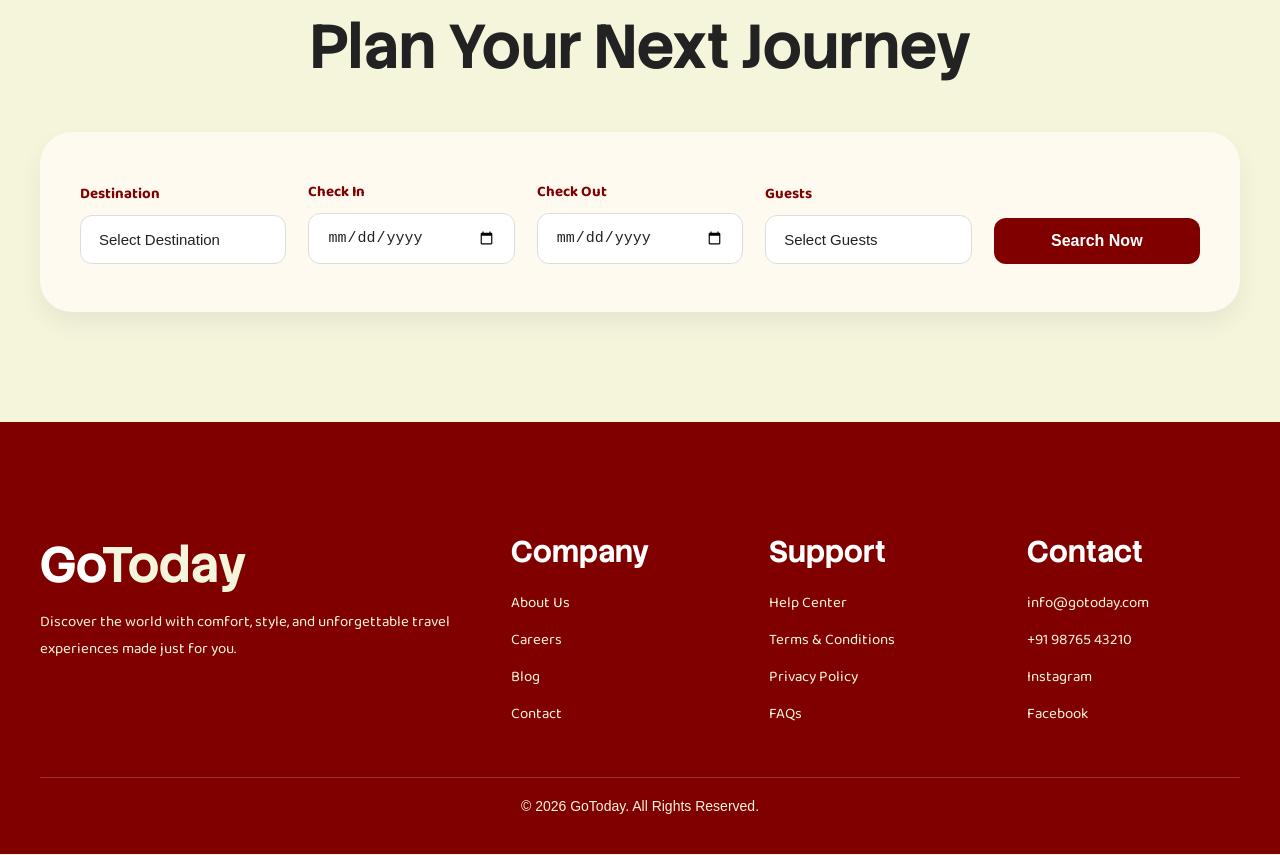
==== commit 4b662ebd: "Created footer section" ====
--- a/index.html
+++ b/index.html
@@ -356,6 +356,48 @@
             </div>
         </section>
     </main>
+
+    <!-- Footer  -->
+    <footer class="footer">
+        <div class="footer-container">
+            <div class="footer-box">
+                <div class="footer-logo">
+                    <a class="GoToday" href="#">Go<span>Today</span></a>
+                </div>
+                <p>
+                    Discover the world with comfort, style, and unforgettable
+                    travel experiences made just for you.
+                </p>
+            </div>
+
+            <div class="footer-box">
+                <h3>Company</h3>
+                <a href="#">About Us</a>
+                <a href="#">Careers</a>
+                <a href="#">Blog</a>
+                <a href="#">Contact</a>
+            </div>
+
+            <div class="footer-box">
+                <h3>Support</h3>
+                <a href="#">Help Center</a>
+                <a href="#">Terms & Conditions</a>
+                <a href="#">Privacy Policy</a>
+                <a href="#">FAQs</a>
+            </div>
+
+            <div class="footer-box">
+                <h3>Contact</h3>
+                <a href="#">info@gotoday.com</a>
+                <a href="#">+91 98765 43210</a>
+                <a href="#">Instagram</a>
+                <a href="#">Facebook</a>
+            </div>
+        </div>
+        <div class="footer-bottom">
+            <p>© 2026 GoToday. All Rights Reserved.</p>
+        </div>
+    </footer>
 </body>
 
 </html>
--- a/files/index.css
+++ b/files/index.css
@@ -612,6 +612,82 @@
     background: #5e0000;
 }
 
+
+/* FOOTER SECTION */
+.footer {
+    width: 100%;
+    padding: 60px 15px 25px;
+    background: #800000;
+    color: #ffffff;
+}
+
+.footer-container {
+    display: grid;
+    grid-template-columns: 1fr;
+    gap: 28px;
+    padding-bottom: 30px;
+}
+
+.footer-box {
+    display: flex;
+    flex-direction: column;
+    gap: 12px;
+}
+
+.footer-logo {
+    
+    font-weight: 700;
+}
+
+.footer-logo .GoToday {
+    text-decoration: none;
+    color: #ffffff;
+    font-family: "Stack Sans Headline", sans-serif;
+    font-size: 50px !important;
+    font-weight: 900;
+}
+
+
+.footer-logo span {
+    color: #f5f5dc;
+}
+
+.footer-box p {
+    font-size: 15px;
+    line-height: 1.8;
+    color: #f5f5dc;
+    font-family: "Baloo Bhaijaan 2";
+}
+
+.footer-box h3 {
+    font-size: 24px;
+    margin-bottom: 8px;
+    font-family: "Stack Sans Headline", sans-serif;
+}
+
+.footer-box a {
+    text-decoration: none;
+    color: #f5f5dc;
+    font-size: 15px;
+    transition: 0.3s;
+    font-family: "Baloo Bhaijaan 2", sans-serif;
+}
+
+.footer-box a:hover {
+    color: #FA7436;
+}
+
+.footer-bottom {
+    border-top: 1px solid rgba(255, 255, 255, 0.2);
+    padding-top: 20px;
+    text-align: center;
+}
+
+.footer-bottom p {
+    font-size: 14px;
+    color: #f5f5dc;
+}
+
 /* TABLET VIEW */
 @media (min-width:768px) {
 
@@ -788,6 +864,23 @@
         padding: 15px 18px;
     }
 
+    /* FOOTER  */
+    .footer {
+        padding: 75px 35px 30px;
+    }
+
+    .footer-container {
+        grid-template-columns: repeat(2, 1fr);
+        gap: 30px;
+    }
+
+    .footer-box h3 {
+        font-size: 26px;
+    }
+
+    .footer-logo {
+        font-size: 38px;
+    }
 }
 
 /* LAPTOP VIEW*/
@@ -1009,6 +1102,32 @@
     .section-title h2 {
         font-size: 54px;
     }
+
+    /* FOOTER  */
+    .footer {
+        padding: 90px 40px 35px;
+    }
+
+    .footer-container {
+        max-width: 1200px;
+        margin: auto;
+        grid-template-columns: 2fr 1fr 1fr 1fr;
+        gap: 35px;
+    }
+
+    .footer-logo {
+        font-size: 42px;
+    }
+
+    .footer-box h3 {
+        font-size: 28px;
+    }
+
+    .footer-bottom {
+        max-width: 1200px;
+        margin: auto;
+        margin-top: 20px;
+    }
 }
 
 /* LARGE DESKTOP */
@@ -1156,4 +1275,21 @@
     .section-title h2 {
         font-size: 62px;
     }
+
+    /* FOOTER */
+    .footer {
+        padding: 110px 20px 40px;
+    }
+
+    .footer-container {
+        gap: 45px;
+    }
+
+    .footer-logo {
+        font-size: 46px;
+    }
+
+    .footer-box h3 {
+        font-size: 30px;
+    }
 }
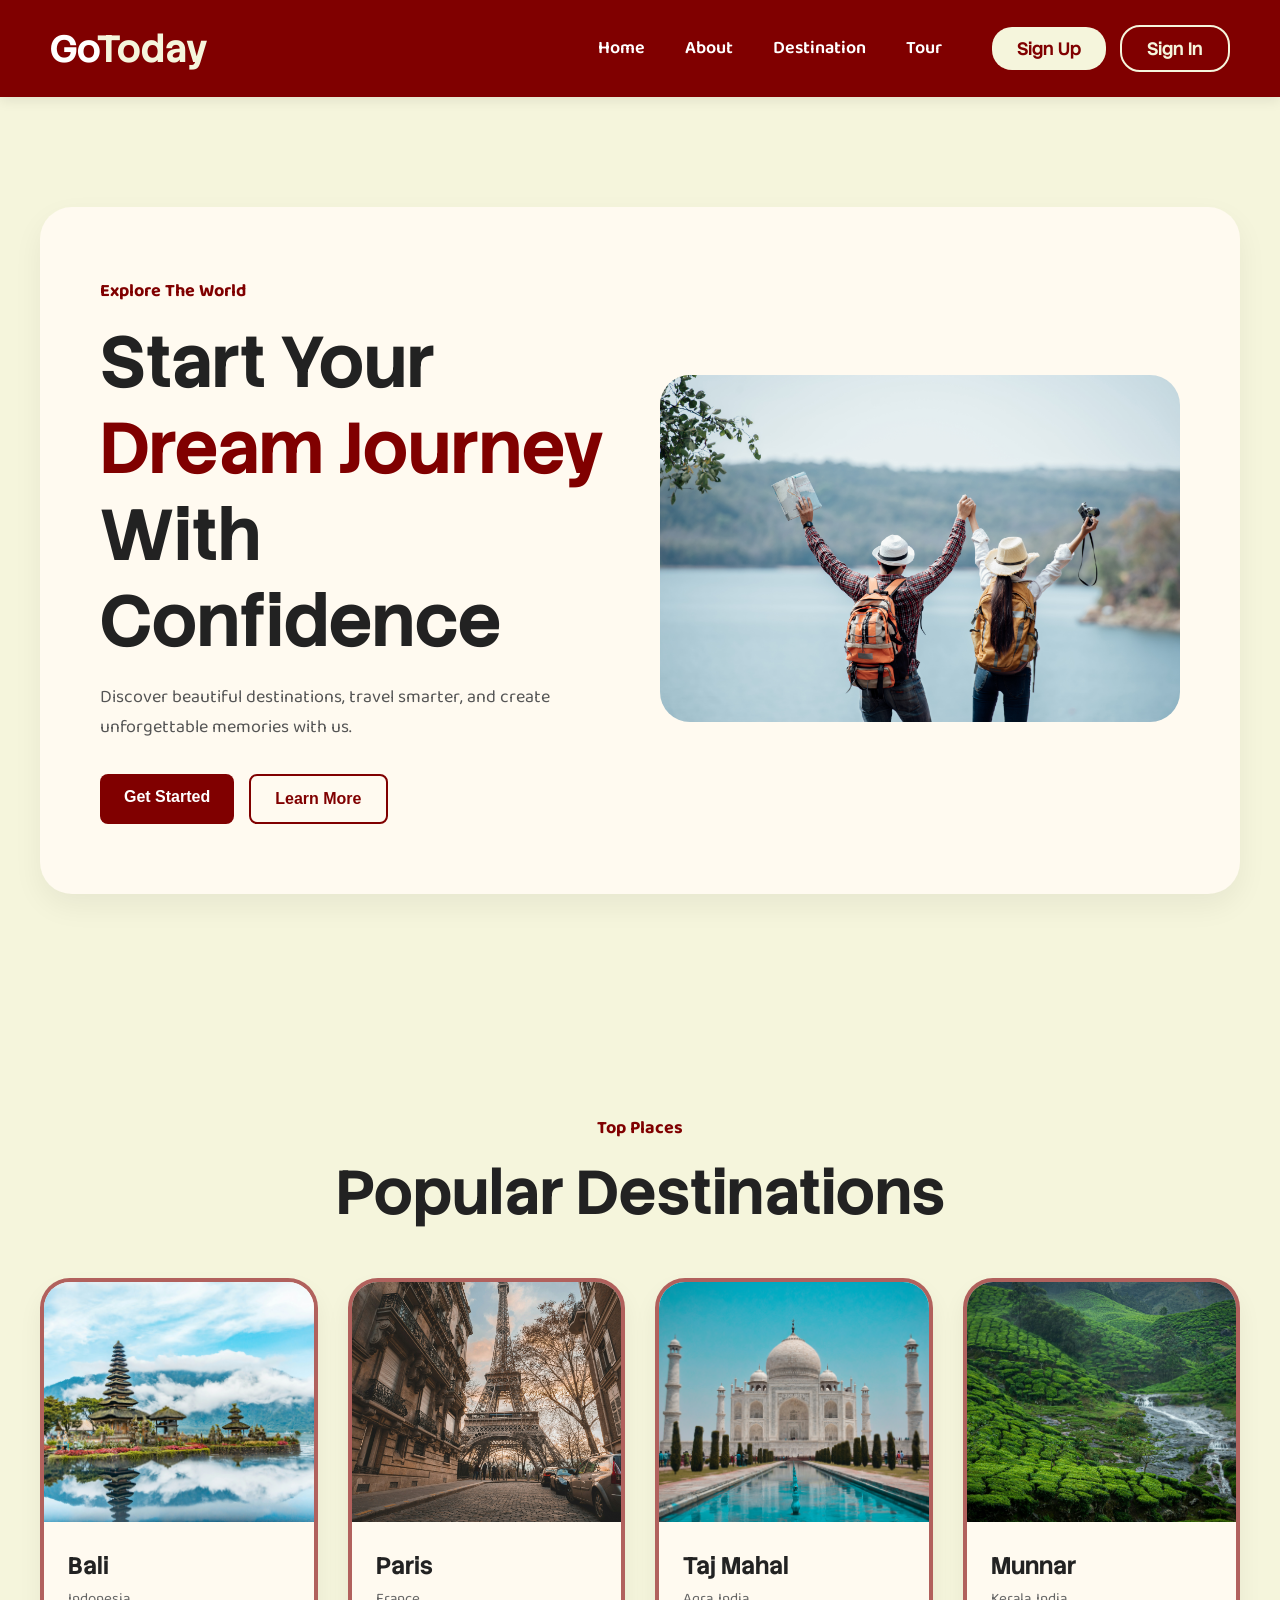
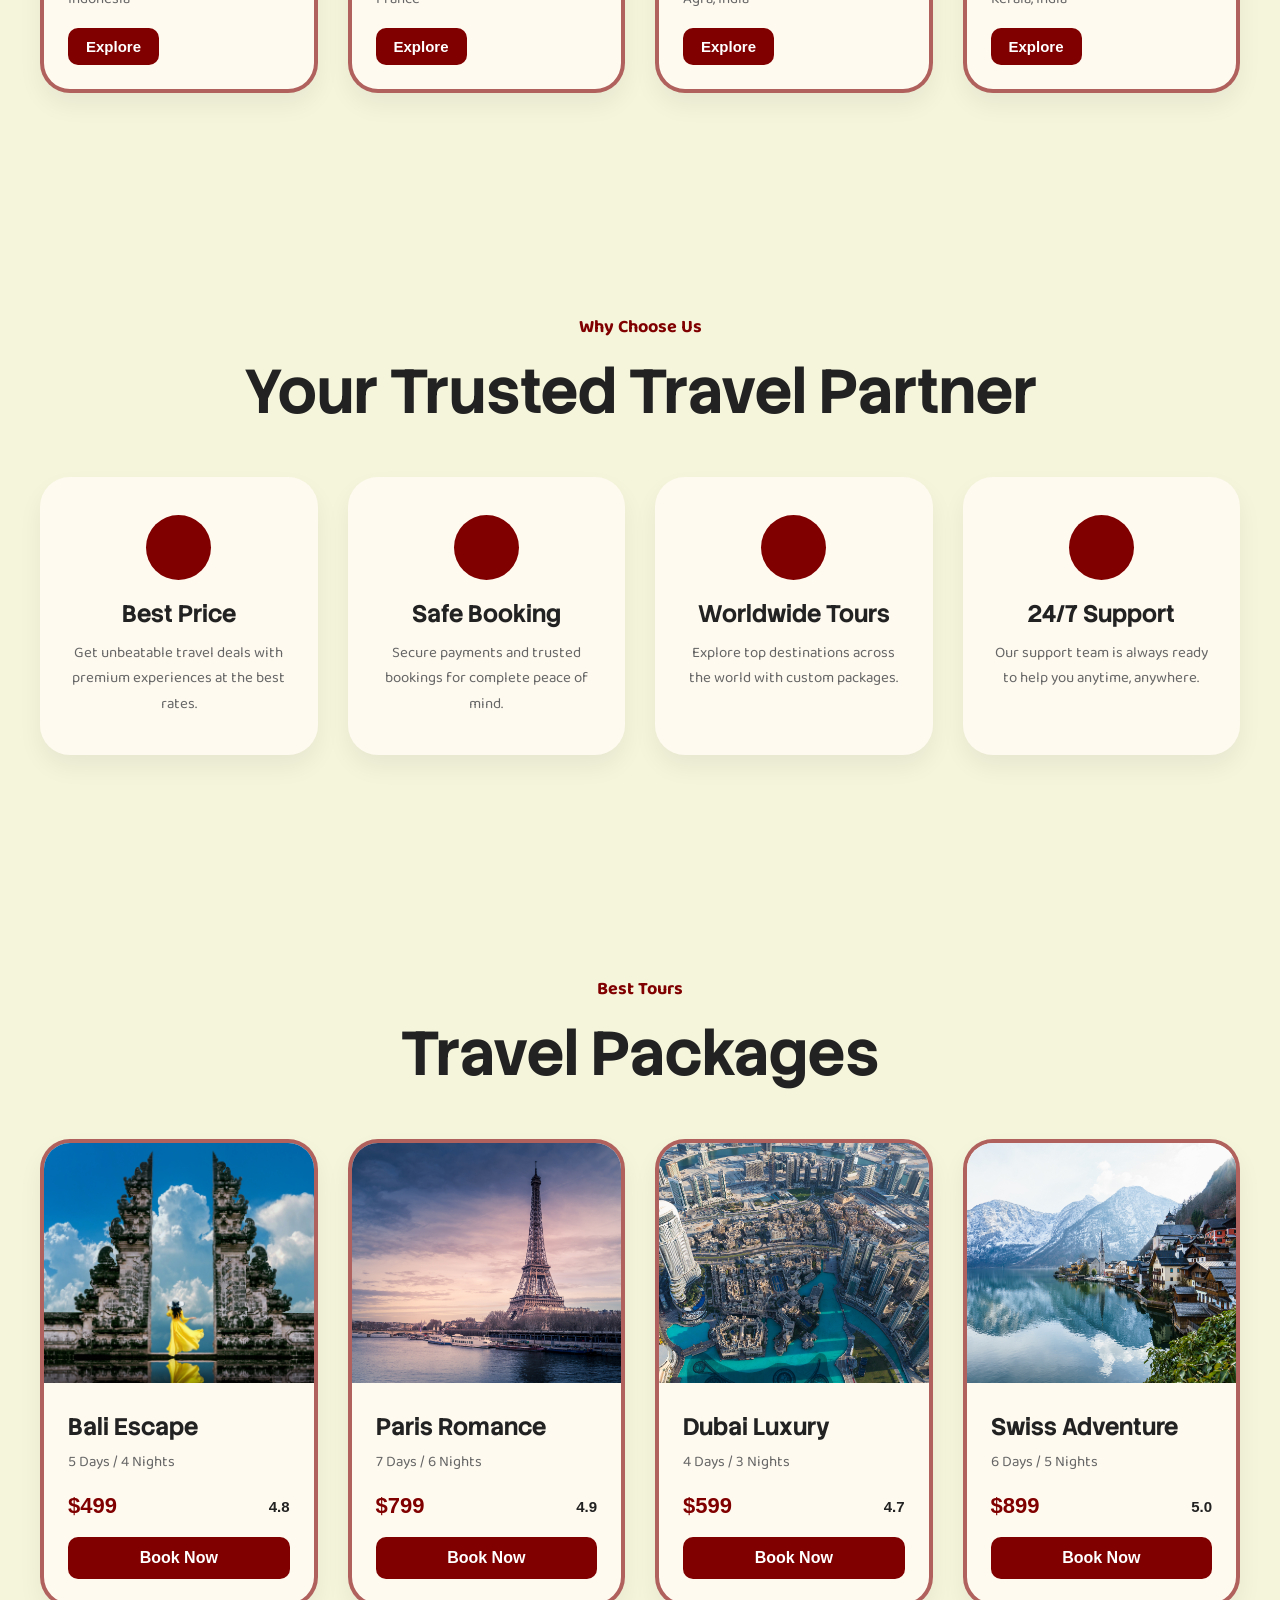
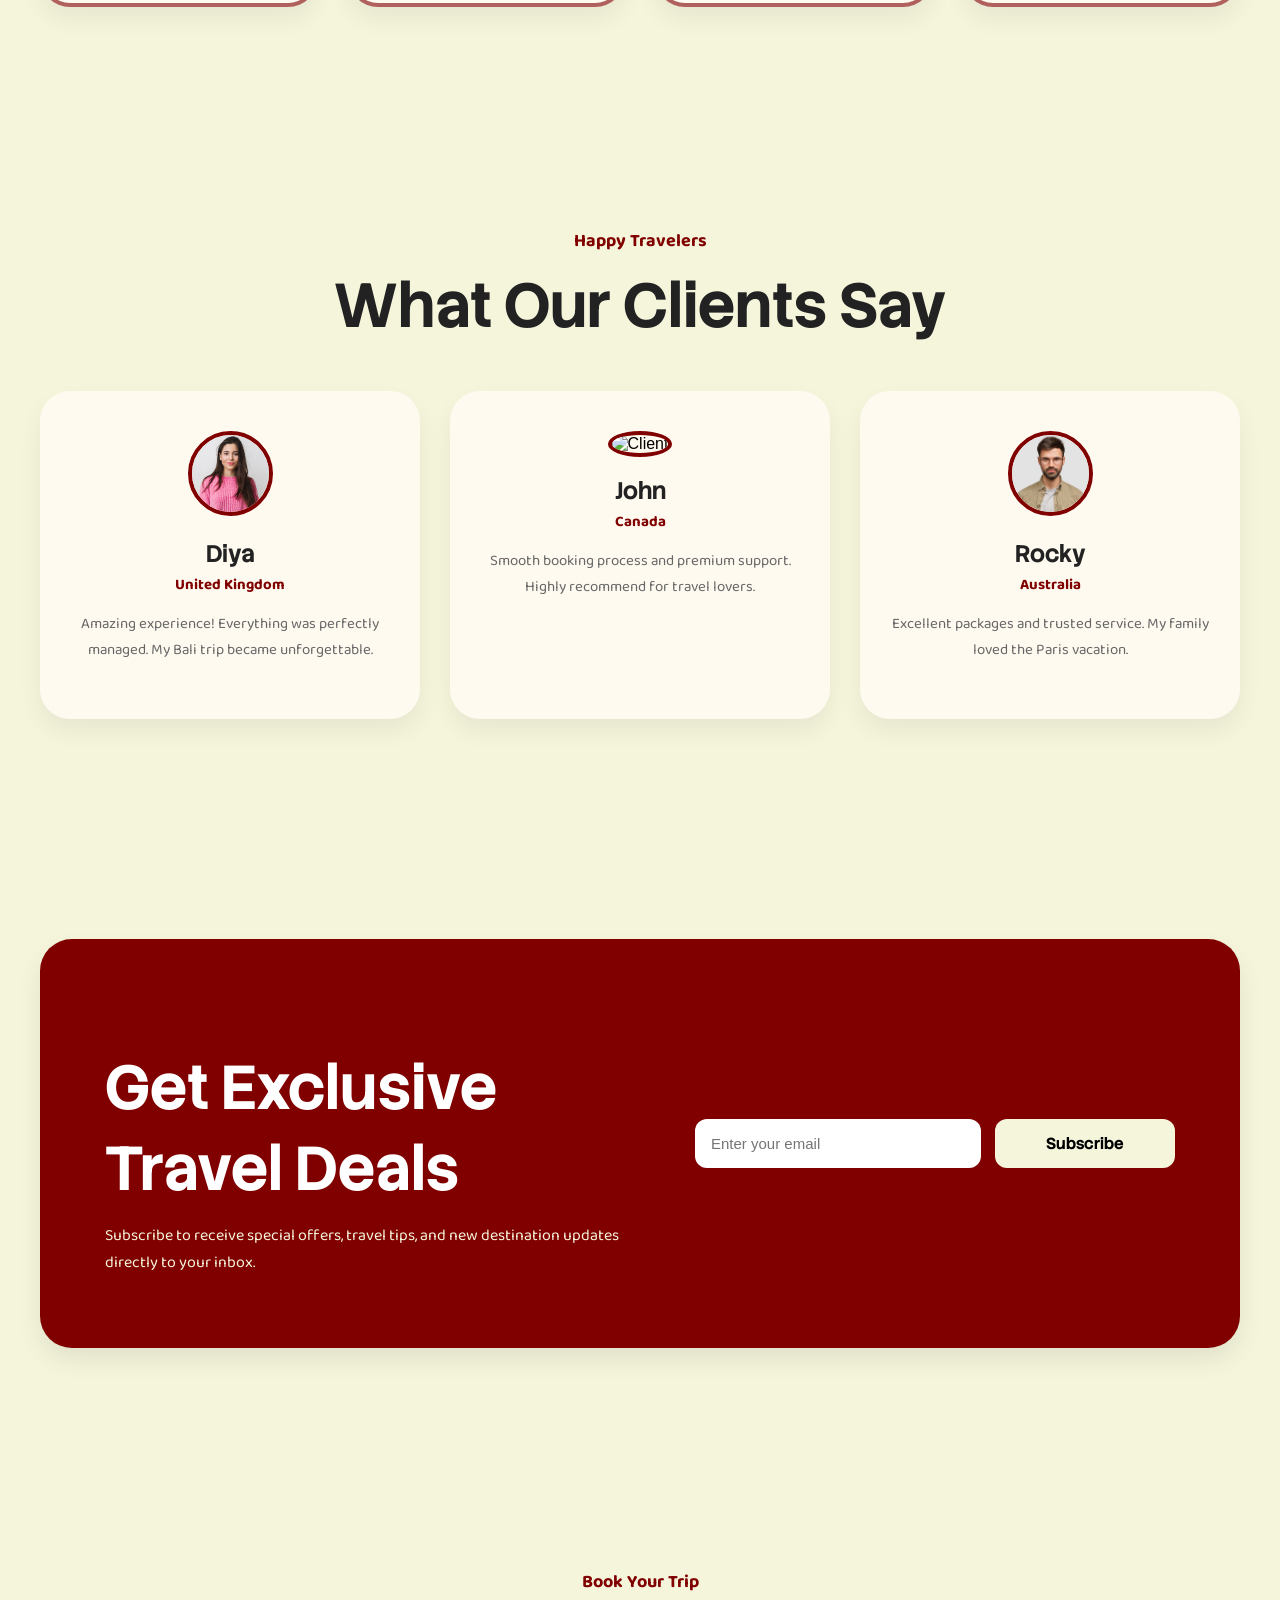
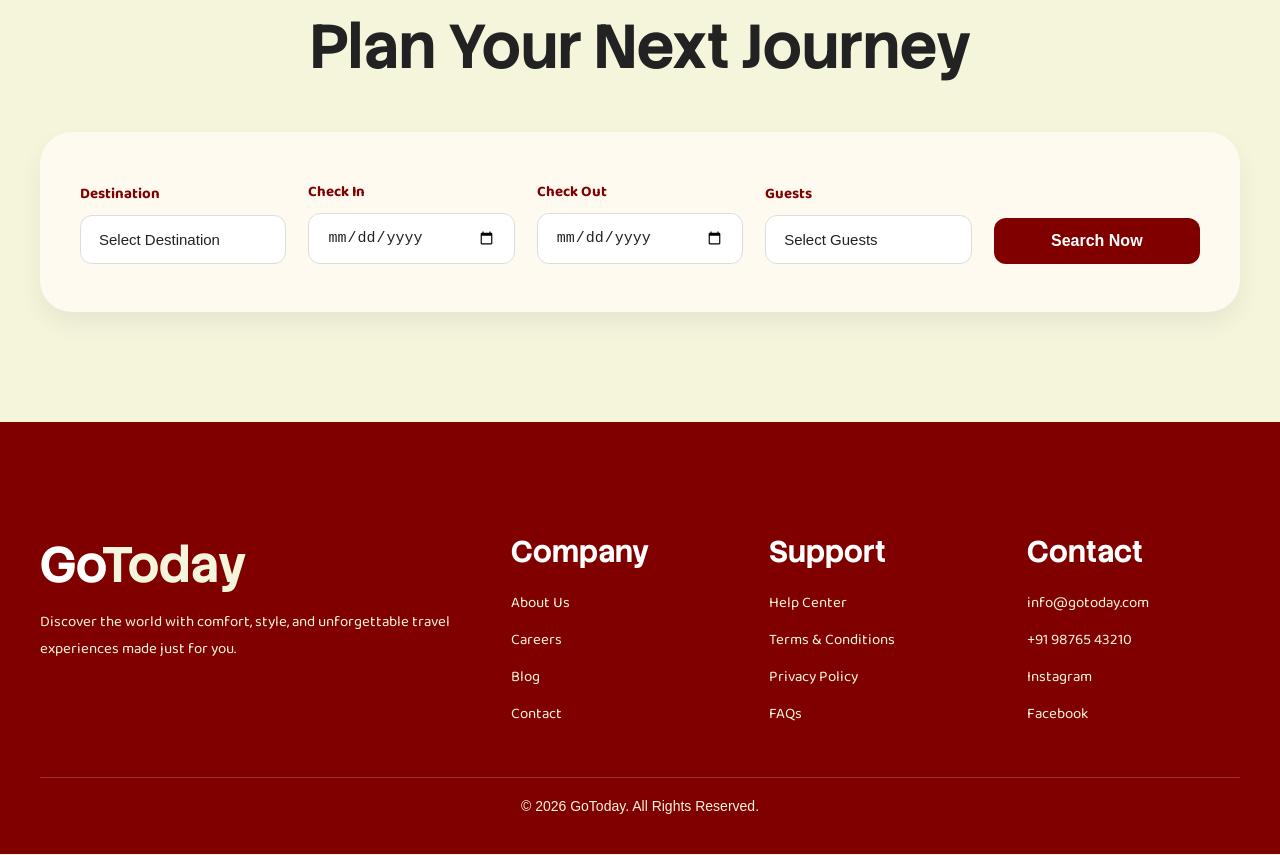
==== commit 1ec962ec: "Final updates" ====
--- a/index.html
+++ b/index.html
@@ -32,11 +32,14 @@
 
             <!-- Menu -->
             <div class="nav-links">
-                <a href="#">Home</a>
-                <a href="#">About</a>
-                <a href="#">Destination</a>
-                <a href="#">Tour</a>
-                <a href="#">Blog</a>
+                <a href="#hero">Home</a>
+                <a href="#about">About</a>
+                <a href="#destination">Destination</a>
+                <a href="#package">Tour</a>
+                <div>
+                    <button class="btn-signup">Sign Up</button>
+                    <button class="btn-signin">Sign In</button>
+                </div>
             </div>
         </nav>
     </header>
@@ -44,7 +47,7 @@
     <!-- Main -->
     <main>
         <!-- HERO SECTION -->
-        <section class="hero">
+        <section class="hero" id="hero">
             <div class="hero-container">
                 <!-- Left Side -->
                 <div class="hero-content">
@@ -62,8 +65,8 @@
                     </p>
 
                     <div class="hero-buttons">
-                        <a href="#" class="btn-primary">Get Started</a>
-                        <a href="#" class="btn-secondary">Learn More</a>
+                        <a href="#destination" class="btn-primary">Get Started</a>
+                        <a href="#about" class="btn-secondary">Learn More</a>
                     </div>
                 </div>
 
@@ -75,7 +78,7 @@
         </section>
 
         <!-- POPULAR DESTINATION SECTION -->
-        <section class="destinations">
+        <section class="destinations" id="destination">
             <div class="section-title">
                 <p class="section-tag">Top Places</p>
                 <h2>Popular Destinations</h2>
@@ -119,7 +122,7 @@
         </section>
 
         <!-- WHY US SECTION  -->
-        <section class="features">
+        <section class="features" id="about">
             <div class="section-title">
                 <p class="section-tag">Why Choose Us</p>
                 <h2>Your Trusted Travel Partner</h2>
@@ -156,7 +159,7 @@
         </section>
 
         <!-- TRAVEL PACKAGE SECTION -->
-        <section class="packages">
+        <section class="packages" id="package">
             <div class="section-title">
                 <p class="section-tag">Best Tours</p>
                 <h2>Travel Packages</h2>
@@ -295,7 +298,7 @@
 
                 <form class="newsletter-form">
                     <input type="email" placeholder="Enter your email" required>
-                    <button type="submit">SUBSCRIBE</button>
+                    <button type="submit">Subscribe</button>
                 </form>
             </div>
         </section>
--- a/files/index.css
+++ b/files/index.css
@@ -89,11 +89,49 @@
 }
 
 .nav-links a:hover {
-    color: #FA7436;
+    text-decoration: underline;
+    text-underline-offset: 7px ;
 }
 
 #menu-toggle:checked~.nav-links {
     display: flex;
+}
+
+.btn-signup{
+    padding:10px 25px;
+    color: #800000;
+    background-color:#f5f5dc ;
+    border: none;
+    font-size: 18px;
+    font-family: "Stack Sans Headline";
+    font-weight: 600;
+    border-radius: 20px;
+    margin-left: 10px;
+    cursor: pointer;
+}
+
+.btn-signup:hover{
+    background-color:#f5f5dcb6 ;
+    color: black;
+
+}
+.btn-signin{
+    padding:10px 25px;
+    color: #f5f5dc;
+    background:transparent ;
+    border: 2px solid #f5f5dc;
+    font-size: 18px;
+    font-family: "Stack Sans Headline";
+    font-weight: 600;
+    border-radius: 20px;
+    margin-left: 10px;
+    cursor: pointer;
+}
+
+.btn-signin:hover{
+    background-color:#f5f5dcb6 ;
+    color: black;
+
 }
 
 /* HERO SECTION */
@@ -528,10 +566,11 @@
 
 .newsletter-form button {
     border: none;
-    background: #e679799c;
-    color: #ffffff;
+    background: #f5f5dc;
+    color: black;
     padding: 14px;
     border-radius: 12px;
+    font-family: "Stack Sans Headline";
     font-size: 16px;
     font-weight: 700;
     cursor: pointer;
@@ -539,7 +578,9 @@
 }
 
 .newsletter-form button:hover {
-    background: #e66120;
+    background: transparent;
+    color: #f5f5dc;
+    border: 2px solid #f5f5dc;
 }
 
 /* CHOOSE LOCATION SECTION */
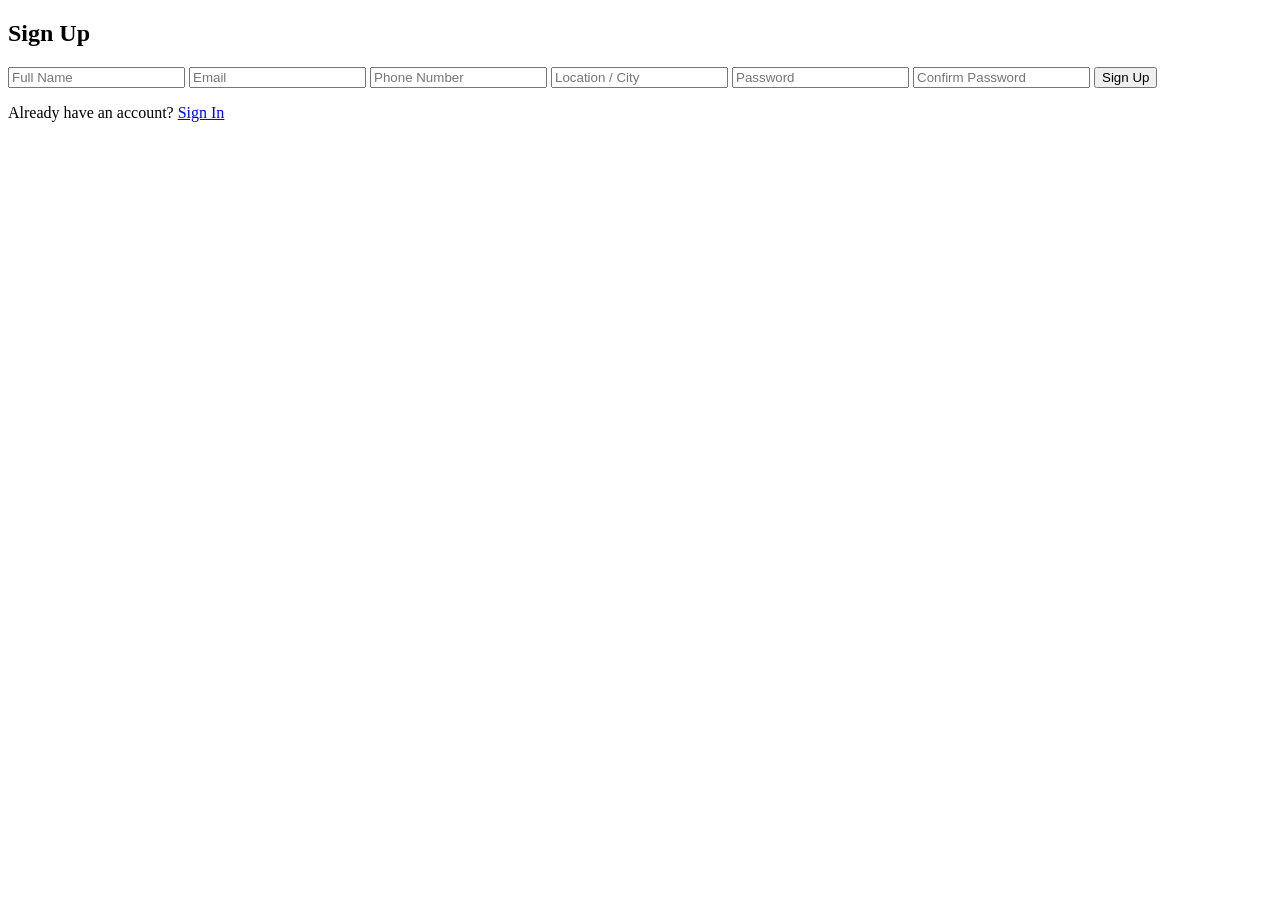
==== commit bd72a1d7: "created signup page" ====
--- a/index.html
+++ b/index.html
@@ -1,406 +1,48 @@
 <!DOCTYPE html>
-<html lang="en">
+<html>
 
 <head>
-    <link rel="stylesheet" href="/files/index.css">
-    <meta charset="UTF-8">
-    <meta name="viewport" content="width=device-width, initial-scale=1.0">
-    <title>GoToday</title>
-    <link rel="stylesheet" href="https://cdnjs.cloudflare.com/ajax/libs/font-awesome/7.0.1/css/all.min.css">
-    <link rel="preconnect" href="https://fonts.googleapis.com">
-    <link rel="preconnect" href="https://fonts.gstatic.com" crossorigin>
-    <link
-        href="https://fonts.googleapis.com/css2?family=Baloo+Bhaijaan+2:wght@400..800&family=Stack+Sans+Headline:wght@200..700&display=swap"
-        rel="stylesheet">
+    <title>Sign Up</title>
+    <link rel="stylesheet" href="style.css">
 </head>
 
 <body>
-    <!-- header  -->
-    <header>
-        <nav class="navbar">
-            <div class="logo"><a href="#">Go<span>Today</span></a></div>
 
-            <!-- Hidden Checkbox -->
-            <input type="checkbox" id="menu-toggle">
+    <div class="container">
+        <h2>Sign Up</h2>
 
-            <!-- Hamburger -->
-            <label for="menu-toggle" class="menu-btn">
-                <span></span>
-                <span></span>
-                <span></span>
-            </label>
+        <form id="signupForm">
 
-            <!-- Menu -->
-            <div class="nav-links">
-                <a href="#hero">Home</a>
-                <a href="#about">About</a>
-                <a href="#destination">Destination</a>
-                <a href="#package">Tour</a>
-                <div>
-                    <button class="btn-signup">Sign Up</button>
-                    <button class="btn-signin">Sign In</button>
-                </div>
-            </div>
-        </nav>
-    </header>
+            <input type="text" id="fullname" placeholder="Full Name">
+            <small class="error" id="nameError"></small>
 
-    <!-- Main -->
-    <main>
-        <!-- HERO SECTION -->
-        <section class="hero" id="hero">
-            <div class="hero-container">
-                <!-- Left Side -->
-                <div class="hero-content">
+            <input type="text" id="email" placeholder="Email">
+            <small class="error" id="emailError"></small>
 
-                    <p class="hero-tagline">Explore The World</p>
+            <input type="text" id="phone" placeholder="Phone Number">
+            <small class="error" id="phoneError"></small>
 
-                    <h1>
-                        Start Your <span>Dream Journey</span>
-                        With Confidence
-                    </h1>
+            <input type="text" id="city" placeholder="Location / City">
+            <small class="error" id="cityError"></small>
 
-                    <p class="hero-text">
-                        Discover beautiful destinations, travel smarter,
-                        and create unforgettable memories with us.
-                    </p>
+            <input type="password" id="password" placeholder="Password">
+            <small class="error" id="passwordError"></small>
 
-                    <div class="hero-buttons">
-                        <a href="#destination" class="btn-primary">Get Started</a>
-                        <a href="#about" class="btn-secondary">Learn More</a>
-                    </div>
-                </div>
+            <input type="password" id="confirmPassword" placeholder="Confirm Password">
+            <small class="error" id="confirmError"></small>
 
-                <!-- Right Side -->
-                <div class="hero-image">
-                    <img src="/Images/traveler.jpg" alt="Traveler">
-                </div>
-            </div>
-        </section>
+            <button type="submit">Sign Up</button>
 
-        <!-- POPULAR DESTINATION SECTION -->
-        <section class="destinations" id="destination">
-            <div class="section-title">
-                <p class="section-tag">Top Places</p>
-                <h2>Popular Destinations</h2>
-            </div>
-            <div class="destination-container">
-                <!-- Card 1 -->
-                <div class="destination-card">
-                    <img src="/Images/bali.jpg" alt="Bali">
-                    <div class="destination-content">
-                        <h3>Bali</h3>
-                        <p>Indonesia</p>
-                        <a href="#">Explore</a>
-                    </div>
-                </div>
-                <!-- Card 2  -->
-                <div class="destination-card">
-                    <img src="/Images/paris.jpg" alt="Bali">
-                    <div class="destination-content">
-                        <h3>Paris</h3>
-                        <p>France</p>
-                        <a href="#">Explore</a>
-                    </div>
-                </div>
-                <div class="destination-card">
-                    <img src="/Images/tajmahal.jpg" alt="Bali">
-                    <div class="destination-content">
-                        <h3>Taj Mahal</h3>
-                        <p>Agra, India</p>
-                        <a href="#">Explore</a>
-                    </div>
-                </div>
-                <div class="destination-card">
-                    <img src="/Images/munnar.jpg" alt="Bali">
-                    <div class="destination-content">
-                        <h3>Munnar</h3>
-                        <p>Kerala, India</p>
-                        <a href="#">Explore</a>
-                    </div>
-                </div>
-            </div>
-        </section>
+        </form>
 
-        <!-- WHY US SECTION  -->
-        <section class="features" id="about">
-            <div class="section-title">
-                <p class="section-tag">Why Choose Us</p>
-                <h2>Your Trusted Travel Partner</h2>
-            </div>
-            <div class="features-container">
-                <!-- Card 1 -->
-                <div class="feature-card">
-                    <div class="feature-icon"><i class="fa-solid fa-sack-dollar"></i></div>
-                    <h3>Best Price </h3>
-                    <p>Get unbeatable travel deals with premium experiences at the best rates.</p>
-                </div>
+        <p>
+            Already have an account?
+            <a href="signin.html">Sign In</a>
+        </p>
 
-                <!-- Card 2 -->
-                <div class="feature-card">
-                    <div class="feature-icon"><i class="fa-solid fa-user-shield"></i></div>
-                    <h3>Safe Booking</h3>
-                    <p>Secure payments and trusted bookings for complete peace of mind.</p>
-                </div>
+    </div>
 
-                <!-- Card 3 -->
-                <div class="feature-card">
-                    <div class="feature-icon"><i class="fa-solid fa-globe"></i></div>
-                    <h3>Worldwide Tours</h3>
-                    <p>Explore top destinations across the world with custom packages.</p>
-                </div>
-
-                <!-- Card 4 -->
-                <div class="feature-card">
-                    <div class="feature-icon"><i class="fa-solid fa-headset"></i></div>
-                    <h3>24/7 Support</h3>
-                    <p>Our support team is always ready to help you anytime, anywhere.</p>
-                </div>
-            </div>
-        </section>
-
-        <!-- TRAVEL PACKAGE SECTION -->
-        <section class="packages" id="package">
-            <div class="section-title">
-                <p class="section-tag">Best Tours</p>
-                <h2>Travel Packages</h2>
-            </div>
-
-            <div class="packages-container">
-                <!-- Card 1 -->
-                <div class="package-card">
-                    <img src="/Images/bali-package.jpg" alt="Bali Package">
-
-                    <div class="package-content">
-                        <h3>Bali Escape</h3>
-                        <p>5 Days / 4 Nights</p>
-                        <div class="package-info">
-                            <span>$499</span>
-                            <small><i style="color: #ffd700;" class="fa-solid fa-star"></i> 4.8</small>
-                        </div>
-                        <a href="#">Book Now</a>
-                    </div>
-                </div>
-
-                <!-- Card 2 -->
-                <div class="package-card">
-                    <img src="/Images/paris-package.jpg" alt="Paris Package">
-
-                    <div class="package-content">
-                        <h3>Paris Romance</h3>
-                        <p>7 Days / 6 Nights</p>
-                        <div class="package-info">
-                            <span>$799</span>
-                            <small><i style="color: #ffd700;" class="fa-solid fa-star"></i> 4.9</small>
-                        </div>
-                        <a href="#">Book Now</a>
-                    </div>
-                </div>
-
-                <!-- Card 3 -->
-                <div class="package-card">
-                    <img src="/Images/dubai-package.jpg" alt="Dubai Package">
-
-                    <div class="package-content">
-                        <h3>Dubai Luxury</h3>
-                        <p>4 Days / 3 Nights</p>
-                        <div class="package-info">
-                            <span>$599</span>
-                            <small><i style="color: #ffd700;" class="fa-solid fa-star"></i> 4.7</small>
-                        </div>
-                        <a href="#">Book Now</a>
-                    </div>
-                </div>
-
-                <!-- Card 4 -->
-                <div class="package-card">
-                    <img src="/Images/switzerland.jpg" alt="Switzerland Package">
-
-                    <div class="package-content">
-                        <h3>Swiss Adventure</h3>
-                        <p>6 Days / 5 Nights</p>
-                        <div class="package-info">
-                            <span>$899</span>
-                            <small><i style="color: #ffd700;" class="fa-solid fa-star"></i> 5.0</small>
-                        </div>
-                        <a href="#">Book Now</a>
-                    </div>
-                </div>
-            </div>
-        </section>
-
-        <!-- TESTIMONIAL SECTION -->
-        <section class="testimonials">
-            <div class="section-title">
-                <p class="section-tag">Happy Travelers</p>
-                <h2>What Our Clients Say</h2>
-            </div>
-
-            <div class="testimonials-container">
-                <!-- Card 1 -->
-                <div class="testimonial-card">
-                    <img src="/Images/user2.jpg" alt="Client">
-                    <h3>Diya</h3>
-                    <span>United Kingdom</span>
-                    <p>
-                        Amazing experience! Everything was perfectly managed.
-                        My Bali trip became unforgettable.
-                    </p>
-                    <div><i style="color: #ffd700;" class="fa-solid fa-star"></i><i style="color: #ffd700;"
-                            class="fa-solid fa-star"></i><i style="color: #ffd700;" class="fa-solid fa-star"></i><i
-                            style="color: #ffd700;" class="fa-solid fa-star"></i><i style="color: #ffd700;"
-                            class="fa-solid fa-star"></i></div>
-
-                </div>
-
-                <!-- Card 2 -->
-                <div class="testimonial-card">
-                    <img src="/Images/user1.jpg" alt="Client">
-                    <h3>John</h3>
-                    <span>Canada</span>
-                    <p>
-                        Smooth booking process and premium support.
-                        Highly recommend for travel lovers.
-                    </p>
-                    <div><i style="color: #ffd700;" class="fa-solid fa-star"></i><i style="color: #ffd700;"
-                            class="fa-solid fa-star"></i><i style="color: #ffd700;" class="fa-solid fa-star"></i><i
-                            style="color: #ffd700;" class="fa-solid fa-star"></i><i style="color: #ffd700;"
-                            class="fa-solid fa-star"></i></div>
-                </div>
-
-                <!-- Card 3 -->
-                <div class="testimonial-card">
-                    <img src="/Images/user3.jpg" alt="Client">
-                    <h3>Rocky</h3>
-                    <span>Australia</span>
-                    <p>
-                        Excellent packages and trusted service.
-                        My family loved the Paris vacation.
-                    </p>
-                    <div><i style="color: #ffd700;" class="fa-solid fa-star"></i><i style="color: #ffd700;"
-                            class="fa-solid fa-star"></i><i style="color: #ffd700;" class="fa-solid fa-star"></i><i
-                            style="color: #ffd700;" class="fa-solid fa-star"></i><i style="color: #ffd700;"
-                            class="fa-solid fa-star"></i></div>
-                </div>
-            </div>
-        </section>
-
-        <!-- NEWSLETTER SECTION -->
-        <section class="newsletter">
-            <div class="newsletter-container">
-                <div class="newsletter-content">
-                    <p class="section-tag">Stay Updated</p>
-                    <h2>Get Exclusive Travel Deals</h2>
-                    <p class="newsletter-text">
-                        Subscribe to receive special offers, travel tips,
-                        and new destination updates directly to your inbox.
-                    </p>
-                </div>
-
-                <form class="newsletter-form">
-                    <input type="email" placeholder="Enter your email" required>
-                    <button type="submit">Subscribe</button>
-                </form>
-            </div>
-        </section>
-
-        <!-- CHOOSE LOCATION SECTION -->
-        <section class="booking">
-            <div class="booking-container">
-                <div class="section-title">
-                    <p class="section-tag">Book Your Trip</p>
-                    <h2>Plan Your Next Journey</h2>
-                </div>
-
-                <div class="booking-box">
-                    <!-- Destination -->
-                    <div class="booking-item">
-                        <label>Destination</label>
-                        <select>
-                            <option selected disabled>Select Destination</option>
-                            <option>Bali</option>
-                            <option>Paris</option>
-                            <option>Dubai</option>
-                            <option>Maldives</option>
-                            <option>Switzerland</option>
-                            <option>Tokyo</option>
-                        </select>
-                    </div>
-
-                    <!-- Check In -->
-                    <div class="booking-item">
-                        <label>Check In</label>
-                        <input type="date">
-                    </div>
-
-                    <!-- Check Out -->
-                    <div class="booking-item">
-                        <label>Check Out</label>
-                        <input type="date">
-                    </div>
-
-                    <!-- Guests -->
-                    <div class="booking-item">
-                        <label>Guests</label>
-
-                        <select>
-                            <option selected disabled>Select Guests</option>
-                            <option>1 Person</option>
-                            <option>2 People</option>
-                            <option>3 People</option>
-                            <option>4+ People</option>
-                        </select>
-                    </div>
-
-                    <!-- Button -->
-                    <div class="booking-btn-wrap">
-                        <a href="#" class="booking-btn">Search Now</a>
-                    </div>
-                </div>
-            </div>
-        </section>
-    </main>
-
-    <!-- Footer  -->
-    <footer class="footer">
-        <div class="footer-container">
-            <div class="footer-box">
-                <div class="footer-logo">
-                    <a class="GoToday" href="#">Go<span>Today</span></a>
-                </div>
-                <p>
-                    Discover the world with comfort, style, and unforgettable
-                    travel experiences made just for you.
-                </p>
-            </div>
-
-            <div class="footer-box">
-                <h3>Company</h3>
-                <a href="#">About Us</a>
-                <a href="#">Careers</a>
-                <a href="#">Blog</a>
-                <a href="#">Contact</a>
-            </div>
-
-            <div class="footer-box">
-                <h3>Support</h3>
-                <a href="#">Help Center</a>
-                <a href="#">Terms & Conditions</a>
-                <a href="#">Privacy Policy</a>
-                <a href="#">FAQs</a>
-            </div>
-
-            <div class="footer-box">
-                <h3>Contact</h3>
-                <a href="#">info@gotoday.com</a>
-                <a href="#">+91 98765 43210</a>
-                <a href="#">Instagram</a>
-                <a href="#">Facebook</a>
-            </div>
-        </div>
-        <div class="footer-bottom">
-            <p>© 2026 GoToday. All Rights Reserved.</p>
-        </div>
-    </footer>
+    <script src="/scripts/signup.js"></script>
 </body>
 
 </html>
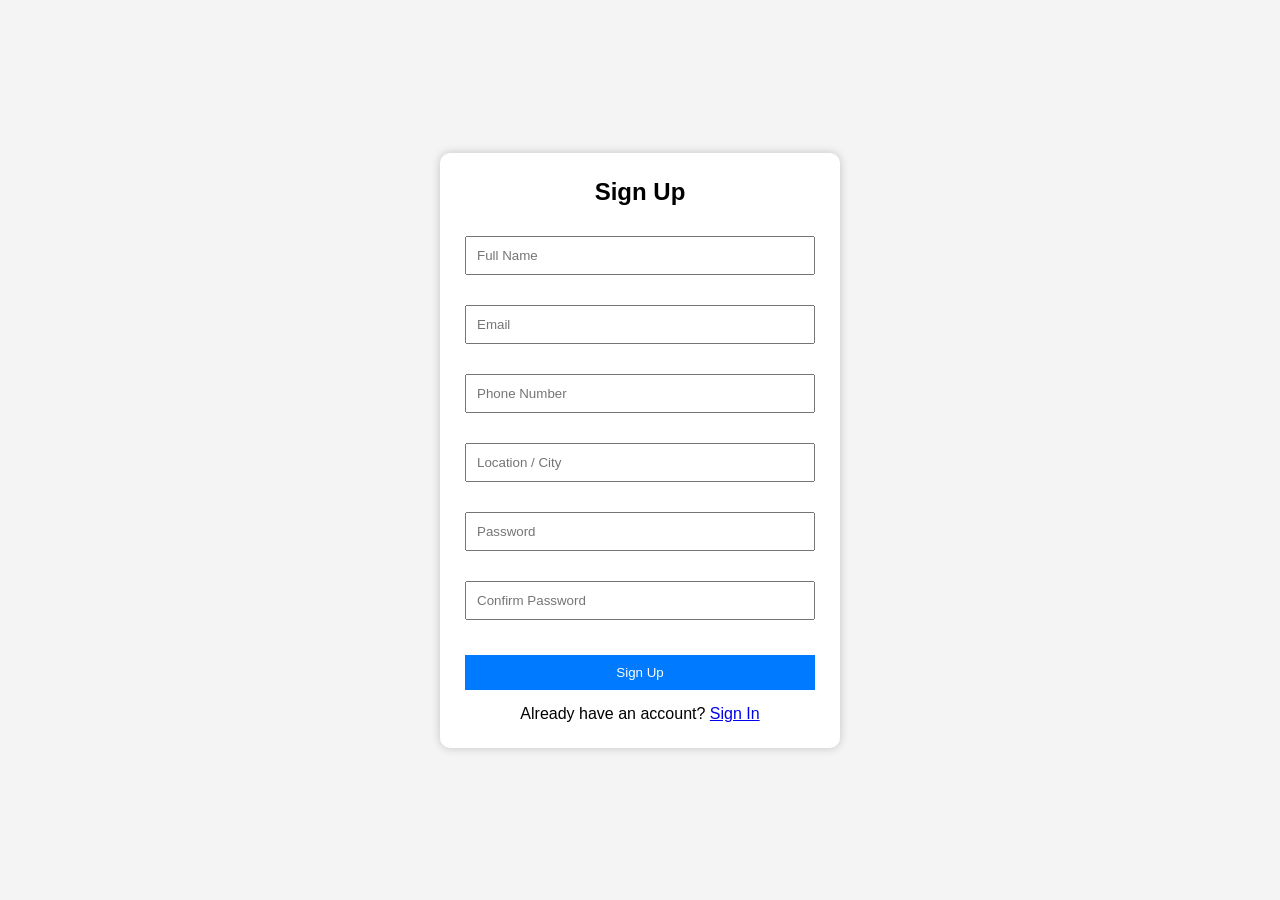
==== commit bdf2588f: "small changes made" ====
--- a/index.html
+++ b/index.html
@@ -3,7 +3,7 @@
 
 <head>
     <title>Sign Up</title>
-    <link rel="stylesheet" href="style.css">
+    <link rel="stylesheet" href="/css/style.css">
 </head>
 
 <body>
--- a/css/style.css
+++ b/css/style.css
@@ -0,0 +1,60 @@
+*{
+    margin:0;
+    padding:0;
+    box-sizing:border-box;
+}
+
+body{
+    font-family:Arial, sans-serif;
+    background:#f4f4f4;
+    display:flex;
+    justify-content:center;
+    align-items:center;
+    height:100vh;
+}
+
+.container{
+    width:400px;
+    background:white;
+    padding:25px;
+    border-radius:10px;
+    box-shadow:0 0 10px rgba(0,0,0,0.2);
+}
+
+h2{
+    text-align:center;
+    margin-bottom:20px;
+}
+
+input{
+    width:100%;
+    padding:10px;
+    margin-top:10px;
+}
+
+button{
+    width:100%;
+    padding:10px;
+    margin-top:15px;
+    background:#007bff;
+    color:white;
+    border:none;
+    cursor:pointer;
+}
+
+button:hover{
+    background:#0056b3;
+}
+
+.error{
+    color:red;
+    display:block;
+    font-size:13px;
+    margin-top:2px;
+    min-height:18px;
+}
+
+p{
+    text-align:center;
+    margin-top:15px;
+}
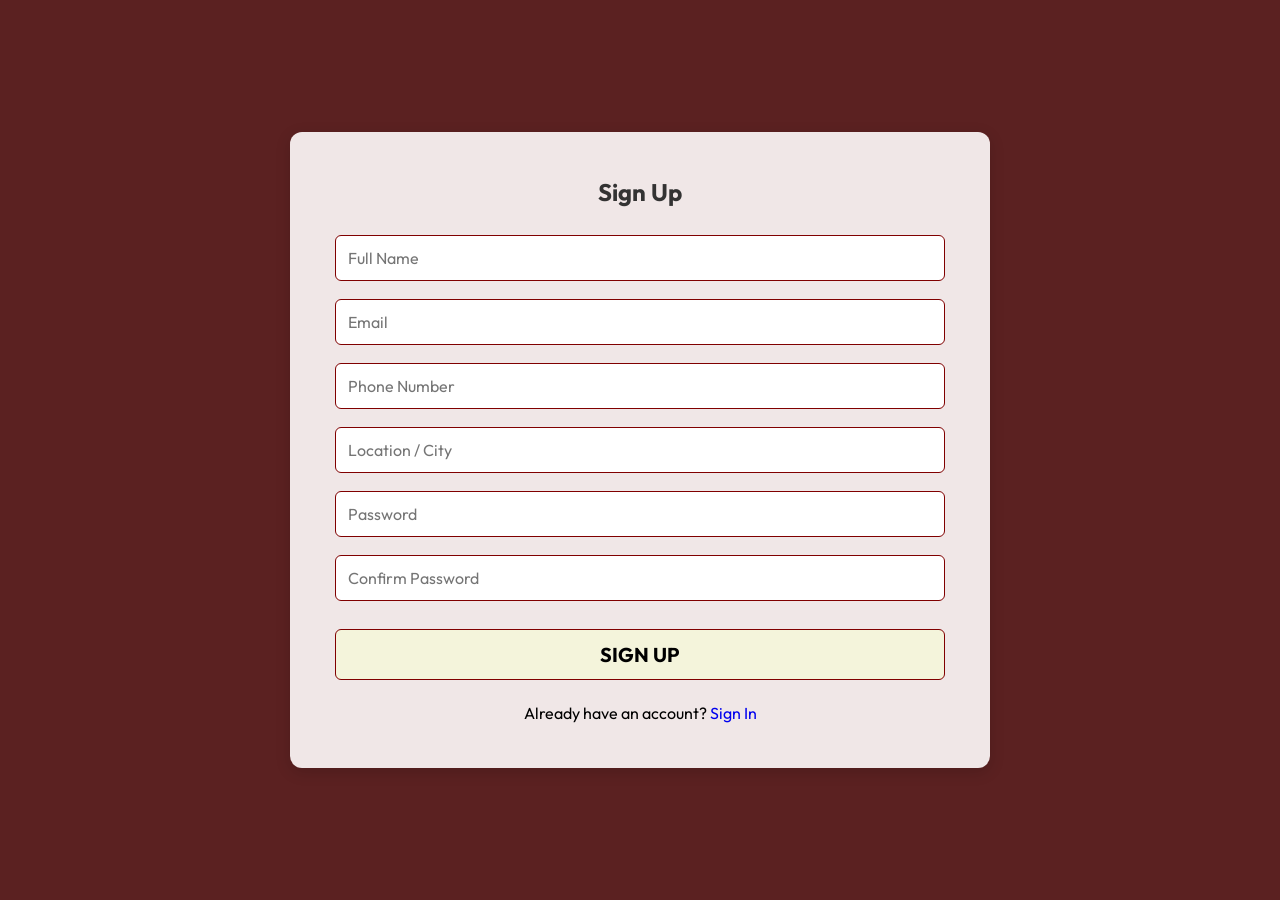
==== commit 310f7086: "made some updations" ====
--- a/index.html
+++ b/index.html
@@ -2,6 +2,11 @@
 <html>
 
 <head>
+    <meta charset="UTF-8">
+    <meta name="viewport" content="width=device-width, initial-scale=1.0">
+    <link rel="preconnect" href="https://fonts.googleapis.com">
+    <link rel="preconnect" href="https://fonts.gstatic.com" crossorigin>
+    <link href="https://fonts.googleapis.com/css2?family=Outfit:wght@100..900&display=swap" rel="stylesheet">
     <title>Sign Up</title>
     <link rel="stylesheet" href="/css/style.css">
 </head>
--- a/css/style.css
+++ b/css/style.css
@@ -2,59 +2,122 @@
     margin:0;
     padding:0;
     box-sizing:border-box;
+    font-family: outfit;
 }
 
 body{
-    font-family:Arial, sans-serif;
-    background:#f4f4f4;
+    background:#551818f5;
     display:flex;
     justify-content:center;
     align-items:center;
-    height:100vh;
+    min-height:100vh;
+    padding:20px;
 }
 
+/* Desktop First */
 .container{
-    width:400px;
-    background:white;
-    padding:25px;
-    border-radius:10px;
-    box-shadow:0 0 10px rgba(0,0,0,0.2);
+    width:100%;
+    max-width:600px;
+    background:rgb(240, 231, 231);
+    padding:40px;
+    border-radius:12px;
+    box-shadow:0 4px 15px rgba(0,0,0,0.15);
+    display:flex;
+    flex-direction:column;
+    gap:8px;
 }
 
 h2{
     text-align:center;
     margin-bottom:20px;
+    color:#333;
 }
 
 input{
     width:100%;
-    padding:10px;
-    margin-top:10px;
+    padding:12px;
+    border:1px solid #800000;
+    border-radius:6px;
+    font-size:16px;
+}
+
+input:focus{
+    outline:none;
+    border-color:white;
 }
 
 button{
     width:100%;
-    padding:10px;
-    margin-top:15px;
-    background:#007bff;
-    color:white;
-    border:none;
+    padding:12px;
+    border:1px solid #800000;
+    border-radius:6px;
+    background:#F4F4DB;
+    color:rgb(0, 0, 0);
+    font-size:20px;
+    text-transform: uppercase;
+    font-weight: 700;
     cursor:pointer;
+    margin-top:10px;
 }
 
 button:hover{
-    background:#0056b3;
+    background:#800000c4;
+    color: white;
 }
 
 .error{
     color:red;
+    font-size:13px;
+    min-height:18px;
     display:block;
-    font-size:13px;
-    margin-top:2px;
-    min-height:18px;
 }
 
 p{
     text-align:center;
     margin-top:15px;
+}
+
+a{
+    text-decoration:none;
+}
+
+/* Mobile (≤768px) */
+
+@media screen and (max-width:768px){
+
+    .container{
+        max-width:350px;
+        padding:25px;
+    }
+
+    h2{
+        font-size:24px;
+    }
+
+    input,
+    button{
+        font-size:14px;
+        padding:10px;
+    }
+}
+
+/* Tablet (769px–1024px) */
+
+@media screen and (min-width:769px)
+and (max-width:1024px){
+
+    .container{
+        max-width:550px;
+        padding:35px;
+    }
+}
+
+ /* Desktop (>1024px) */
+
+@media screen and (min-width:1025px){
+
+    .container{
+        max-width:700px;
+        padding:45px;
+    }
 }
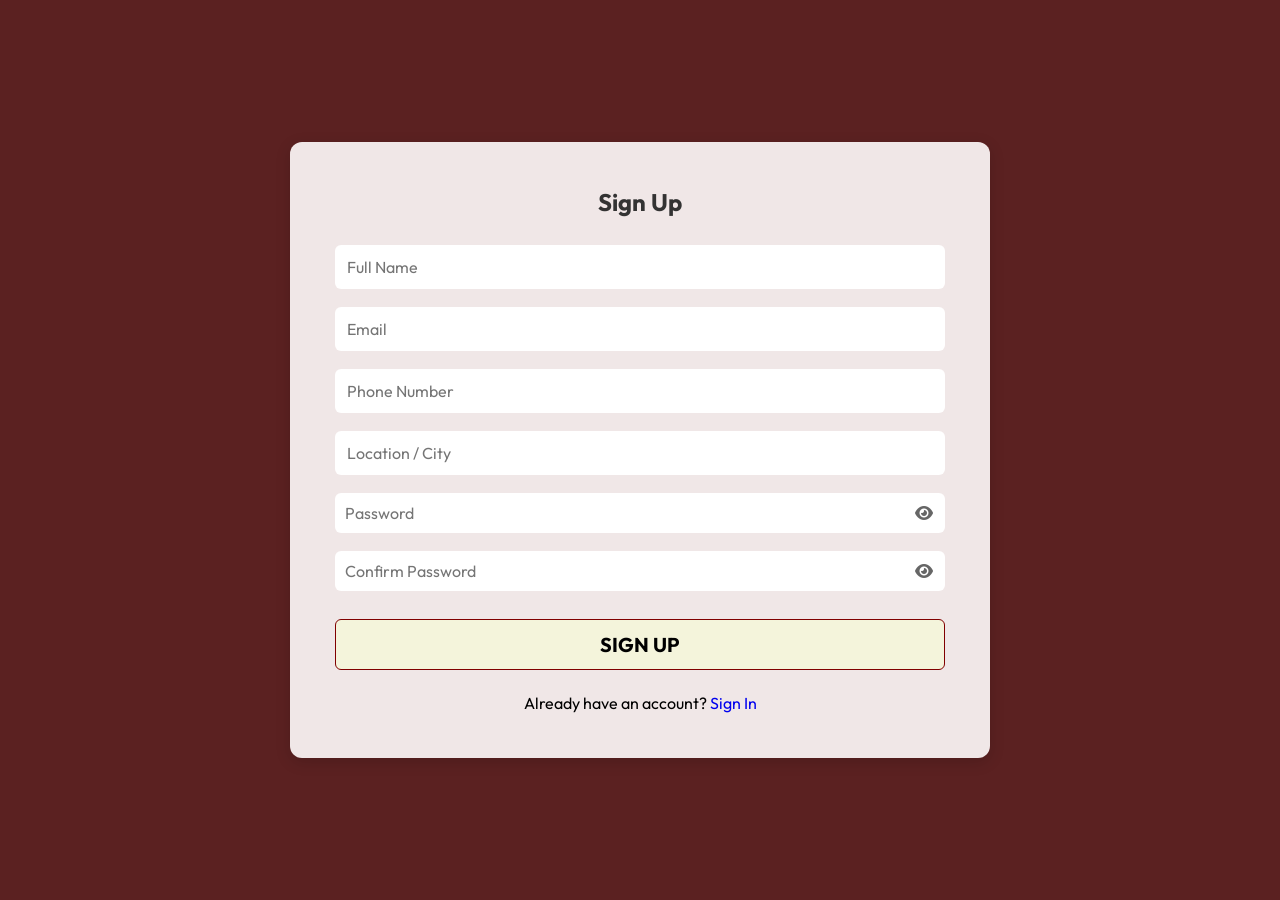
==== commit a4d51704: "made some updations" ====
--- a/index.html
+++ b/index.html
@@ -7,6 +7,7 @@
     <link rel="preconnect" href="https://fonts.googleapis.com">
     <link rel="preconnect" href="https://fonts.gstatic.com" crossorigin>
     <link href="https://fonts.googleapis.com/css2?family=Outfit:wght@100..900&display=swap" rel="stylesheet">
+    <link rel="stylesheet" href="https://cdnjs.cloudflare.com/ajax/libs/font-awesome/6.7.2/css/all.min.css">
     <title>Sign Up</title>
     <link rel="stylesheet" href="/css/style.css">
 </head>
@@ -30,10 +31,16 @@
             <input type="text" id="city" placeholder="Location / City">
             <small class="error" id="cityError"></small>
 
-            <input type="password" id="password" placeholder="Password">
+            <div class="password-box">
+                <input type="password" id="password" placeholder="Password">
+                <i class="fa-solid fa-eye toggle-eye"></i>
+            </div>
             <small class="error" id="passwordError"></small>
 
-            <input type="password" id="confirmPassword" placeholder="Confirm Password">
+            <div class="password-box">
+                <input type="password" id="confirmPassword" placeholder="Confirm Password">
+                <i class="fa-solid fa-eye toggle-eye"></i>
+            </div>
             <small class="error" id="confirmError"></small>
 
             <button type="submit">Sign Up</button>
--- a/css/style.css
+++ b/css/style.css
@@ -1,123 +1,141 @@
-*{
-    margin:0;
-    padding:0;
-    box-sizing:border-box;
+* {
+    margin: 0;
+    padding: 0;
+    box-sizing: border-box;
     font-family: outfit;
 }
 
-body{
-    background:#551818f5;
-    display:flex;
-    justify-content:center;
-    align-items:center;
-    min-height:100vh;
-    padding:20px;
+body {
+    background: #551818f5;
+    display: flex;
+    justify-content: center;
+    align-items: center;
+    min-height: 100vh;
+    padding: 20px;
 }
 
 /* Desktop First */
-.container{
-    width:100%;
-    max-width:600px;
-    background:rgb(240, 231, 231);
-    padding:40px;
-    border-radius:12px;
-    box-shadow:0 4px 15px rgba(0,0,0,0.15);
-    display:flex;
-    flex-direction:column;
-    gap:8px;
+.container {
+    width: 100%;
+    max-width: 600px;
+    background: rgb(240, 231, 231);
+    padding: 40px;
+    border-radius: 12px;
+    box-shadow: 0 4px 15px rgba(0, 0, 0, 0.15);
+    display: flex;
+    flex-direction: column;
+    gap: 8px;
 }
 
-h2{
-    text-align:center;
-    margin-bottom:20px;
-    color:#333;
+h2 {
+    text-align: center;
+    margin-bottom: 20px;
+    color: #333;
 }
 
-input{
-    width:100%;
-    padding:12px;
-    border:1px solid #800000;
-    border-radius:6px;
-    font-size:16px;
+input {
+    width: 100%;
+    padding: 12px;
+    border: none;
+    border-radius: 6px;
+    font-size: 16px;
 }
 
-input:focus{
-    outline:none;
-    border-color:white;
+input:focus {
+    outline: none;
+    border: 1px solid #800000;
 }
 
-button{
-    width:100%;
-    padding:12px;
-    border:1px solid #800000;
-    border-radius:6px;
-    background:#F4F4DB;
-    color:rgb(0, 0, 0);
-    font-size:20px;
+.password-box {
+    position: relative;
+}
+
+.password-box input {
+    width: 100%;
+    padding: 10px;
+    padding-right: 40px;
+}
+
+.password-box i {
+    position: absolute;
+    right: 12px;
+    top: 50%;
+    transform: translateY(-50%);
+    cursor: pointer;
+    color: #666;
+}
+
+button {
+    width: 100%;
+    padding: 12px;
+    border: 1px solid #800000;
+    border-radius: 6px;
+    background: #F4F4DB;
+    color: rgb(0, 0, 0);
+    font-size: 20px;
     text-transform: uppercase;
     font-weight: 700;
-    cursor:pointer;
-    margin-top:10px;
+    cursor: pointer;
+    margin-top: 10px;
 }
 
-button:hover{
-    background:#800000c4;
+button:hover {
+    background: #800000c4;
     color: white;
 }
 
-.error{
-    color:red;
-    font-size:13px;
-    min-height:18px;
-    display:block;
+.error {
+    color: red;
+    font-size: 13px;
+    min-height: 18px;
+    display: block;
 }
 
-p{
-    text-align:center;
-    margin-top:15px;
+p {
+    text-align: center;
+    margin-top: 15px;
 }
 
-a{
-    text-decoration:none;
+a {
+    text-decoration: none;
 }
 
 /* Mobile (≤768px) */
 
-@media screen and (max-width:768px){
+@media screen and (max-width:768px) {
 
-    .container{
-        max-width:350px;
-        padding:25px;
+    .container {
+        max-width: 350px;
+        padding: 25px;
     }
 
-    h2{
-        font-size:24px;
+    h2 {
+        font-size: 24px;
     }
 
     input,
-    button{
-        font-size:14px;
-        padding:10px;
+    button {
+        font-size: 14px;
+        padding: 10px;
     }
 }
 
 /* Tablet (769px–1024px) */
 
-@media screen and (min-width:769px)
-and (max-width:1024px){
+@media screen and (min-width:769px) and (max-width:1024px) {
 
-    .container{
-        max-width:550px;
-        padding:35px;
+    .container {
+        max-width: 550px;
+        padding: 35px;
     }
 }
 
- /* Desktop (>1024px) */
+/* Desktop (>1024px) */
 
-@media screen and (min-width:1025px){
+@media screen and (min-width:1025px) {
 
-    .container{
-        max-width:700px;
-        padding:45px;
+    .container {
+        max-width: 700px;
+        padding: 45px;
     }
 }
